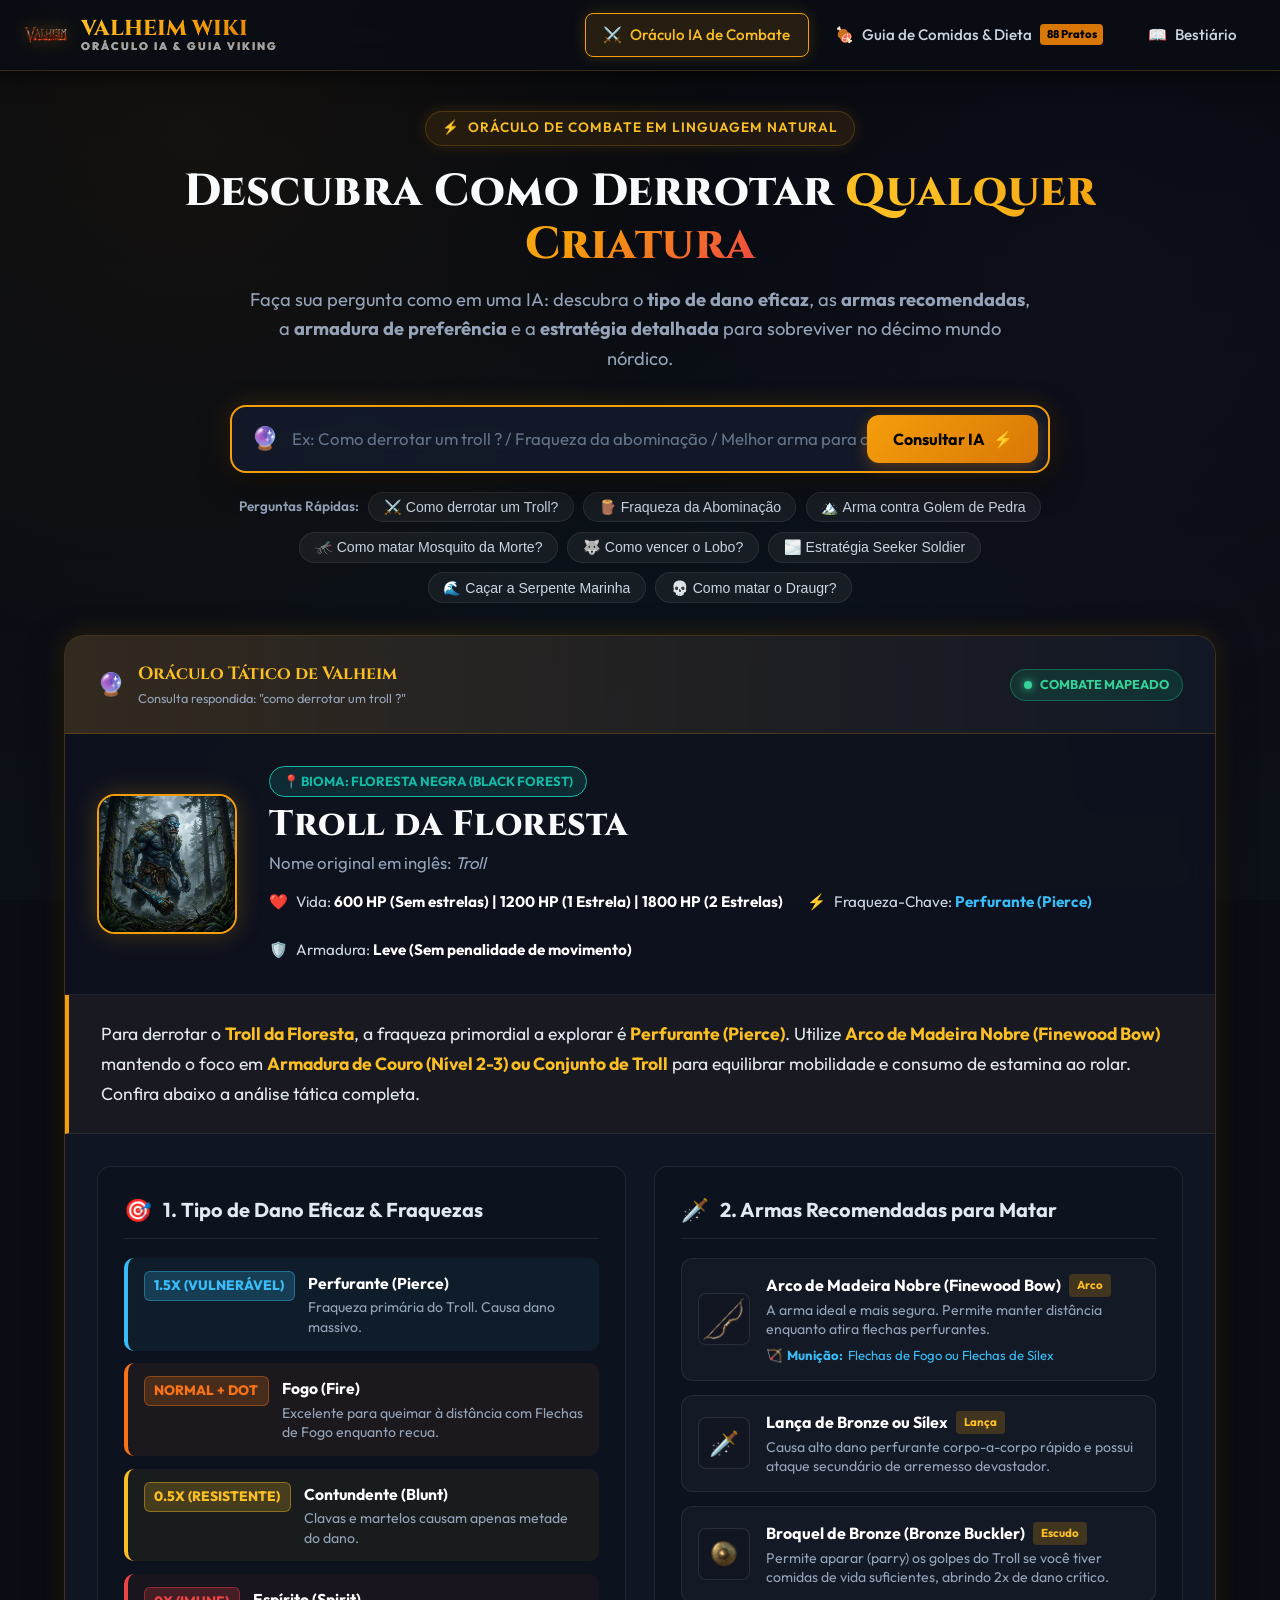
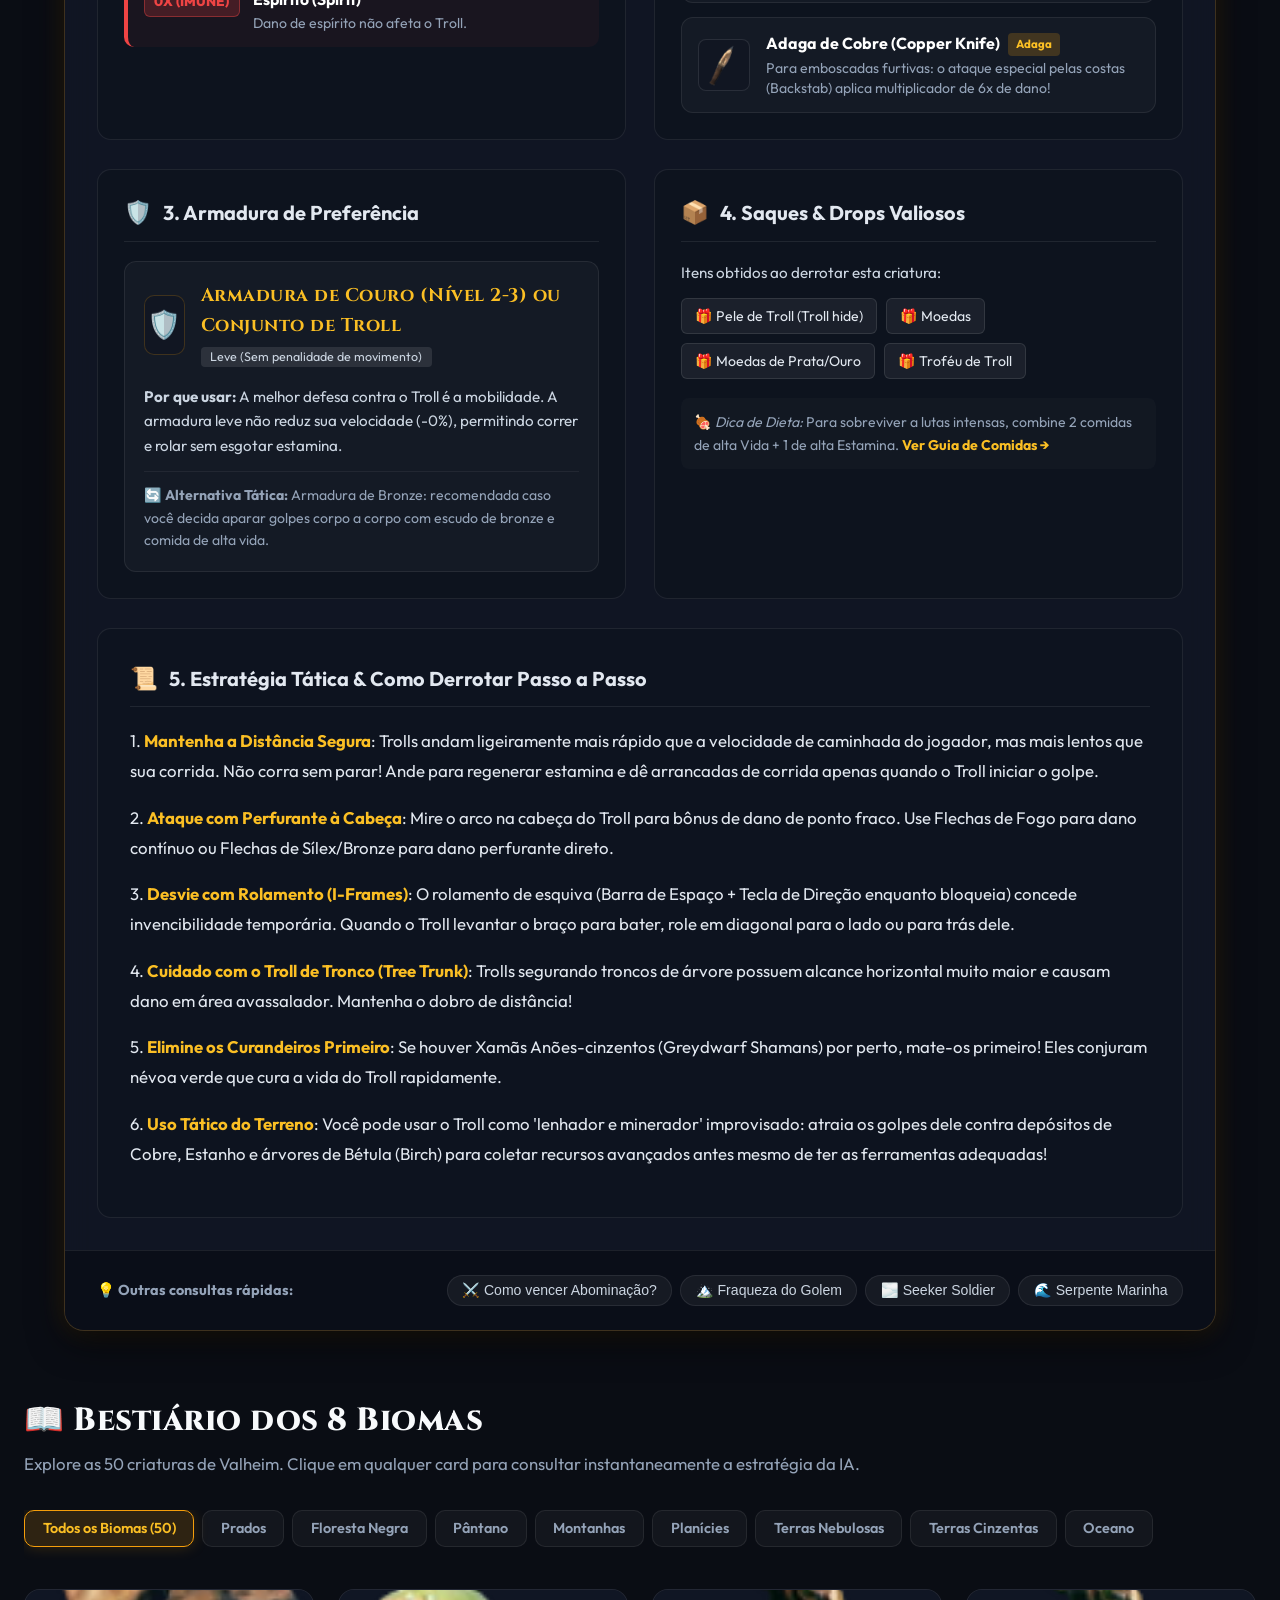
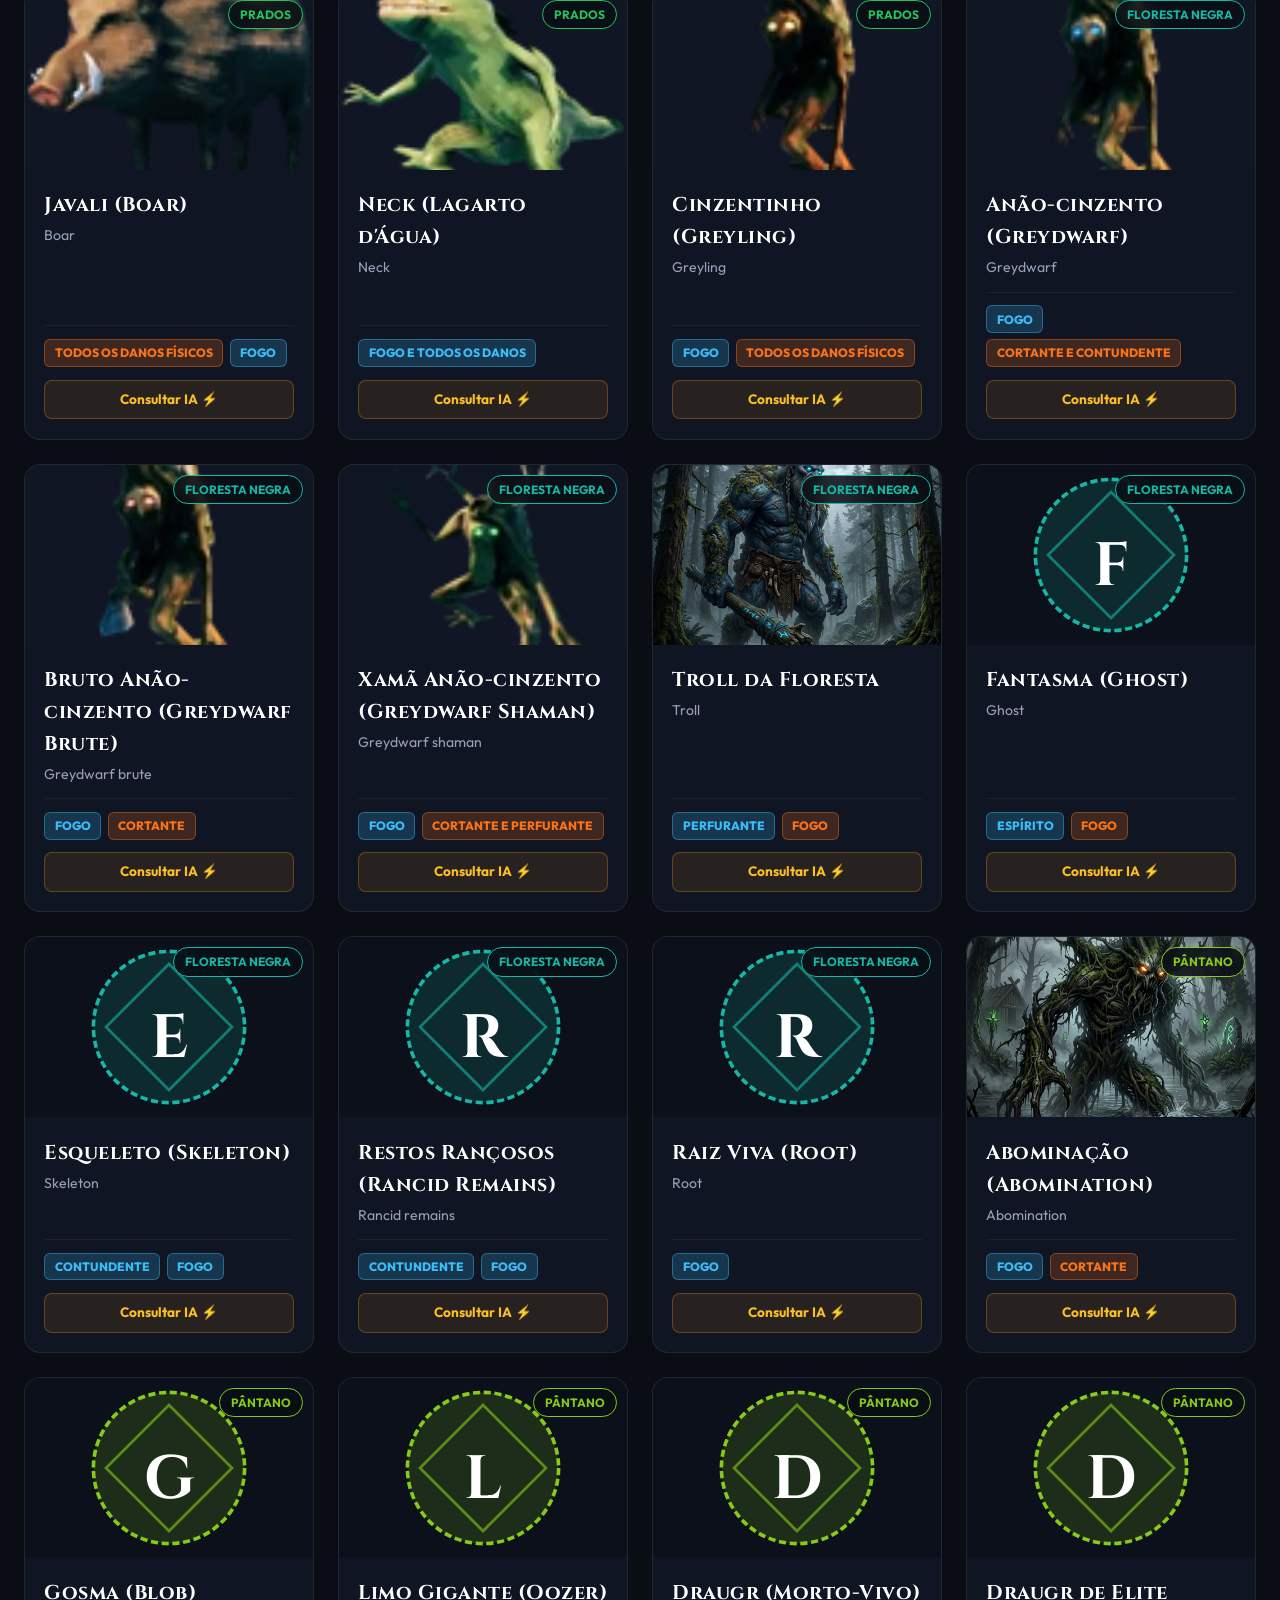
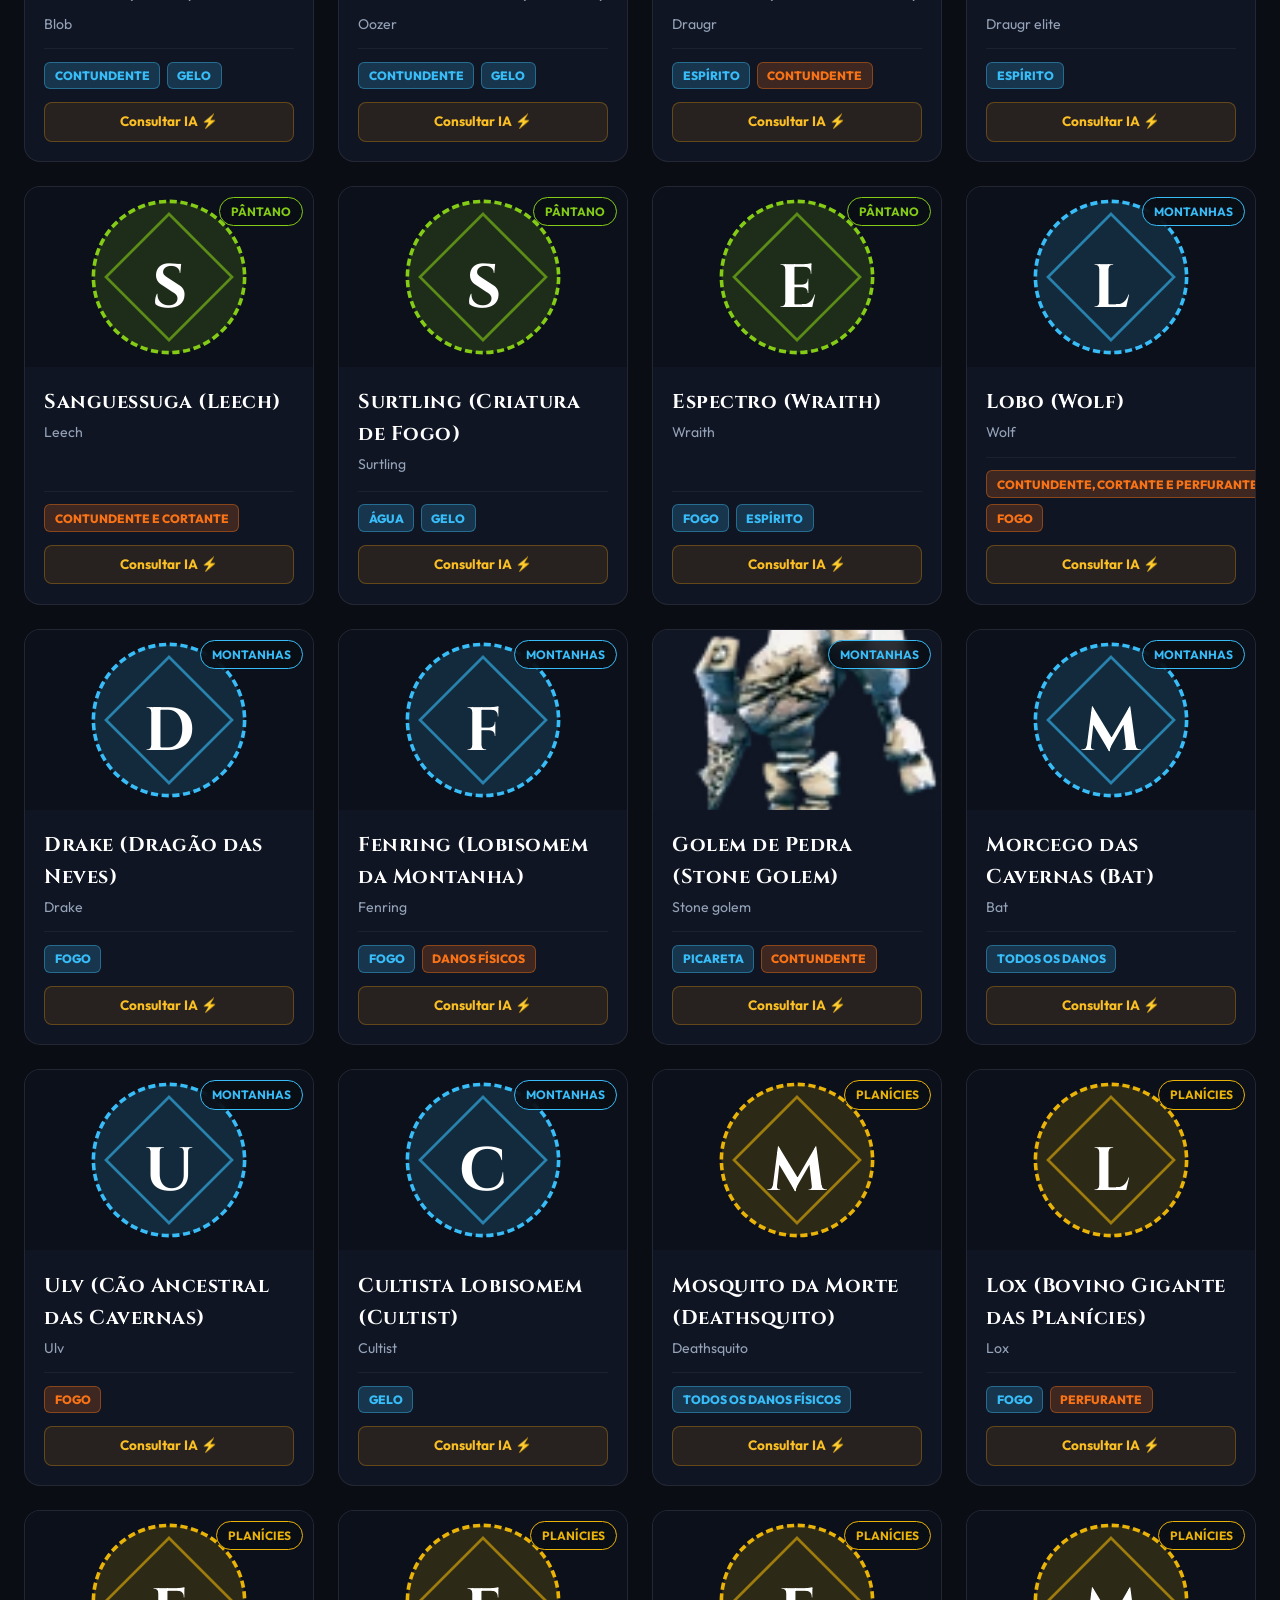
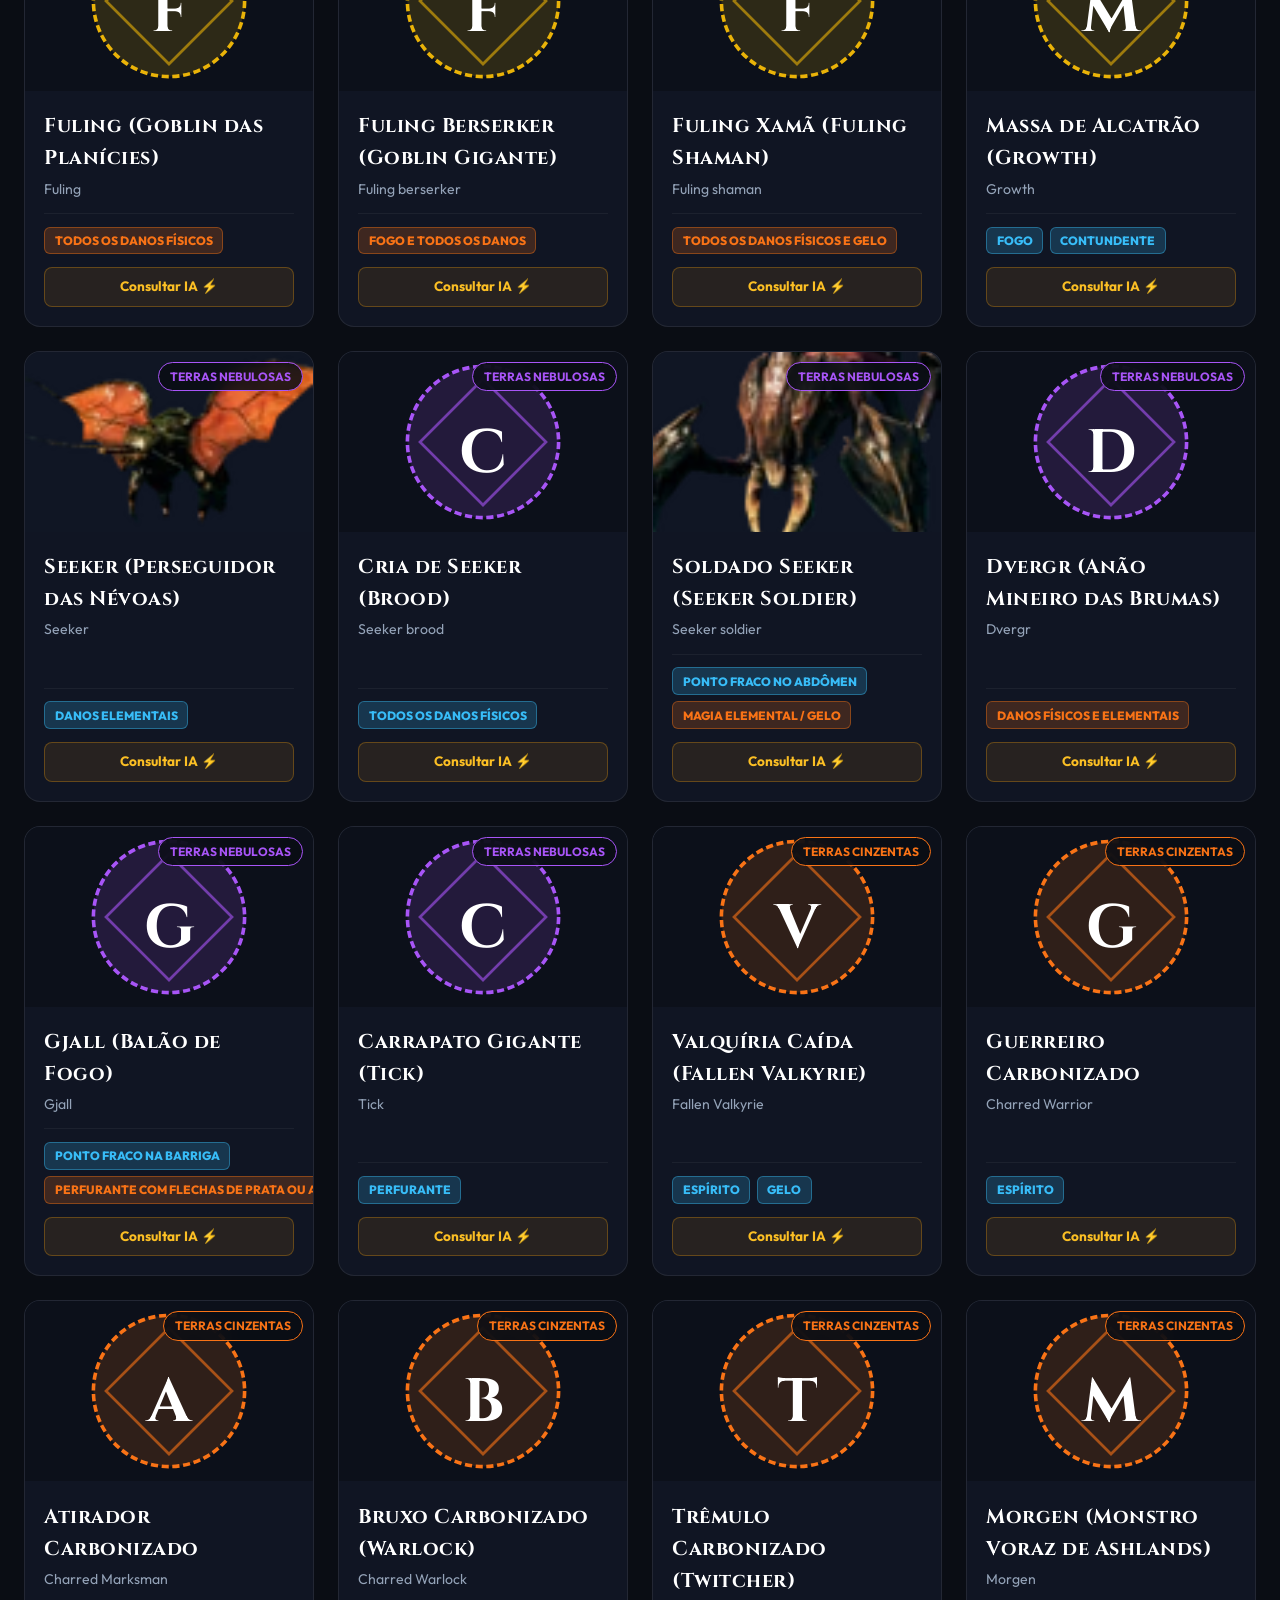
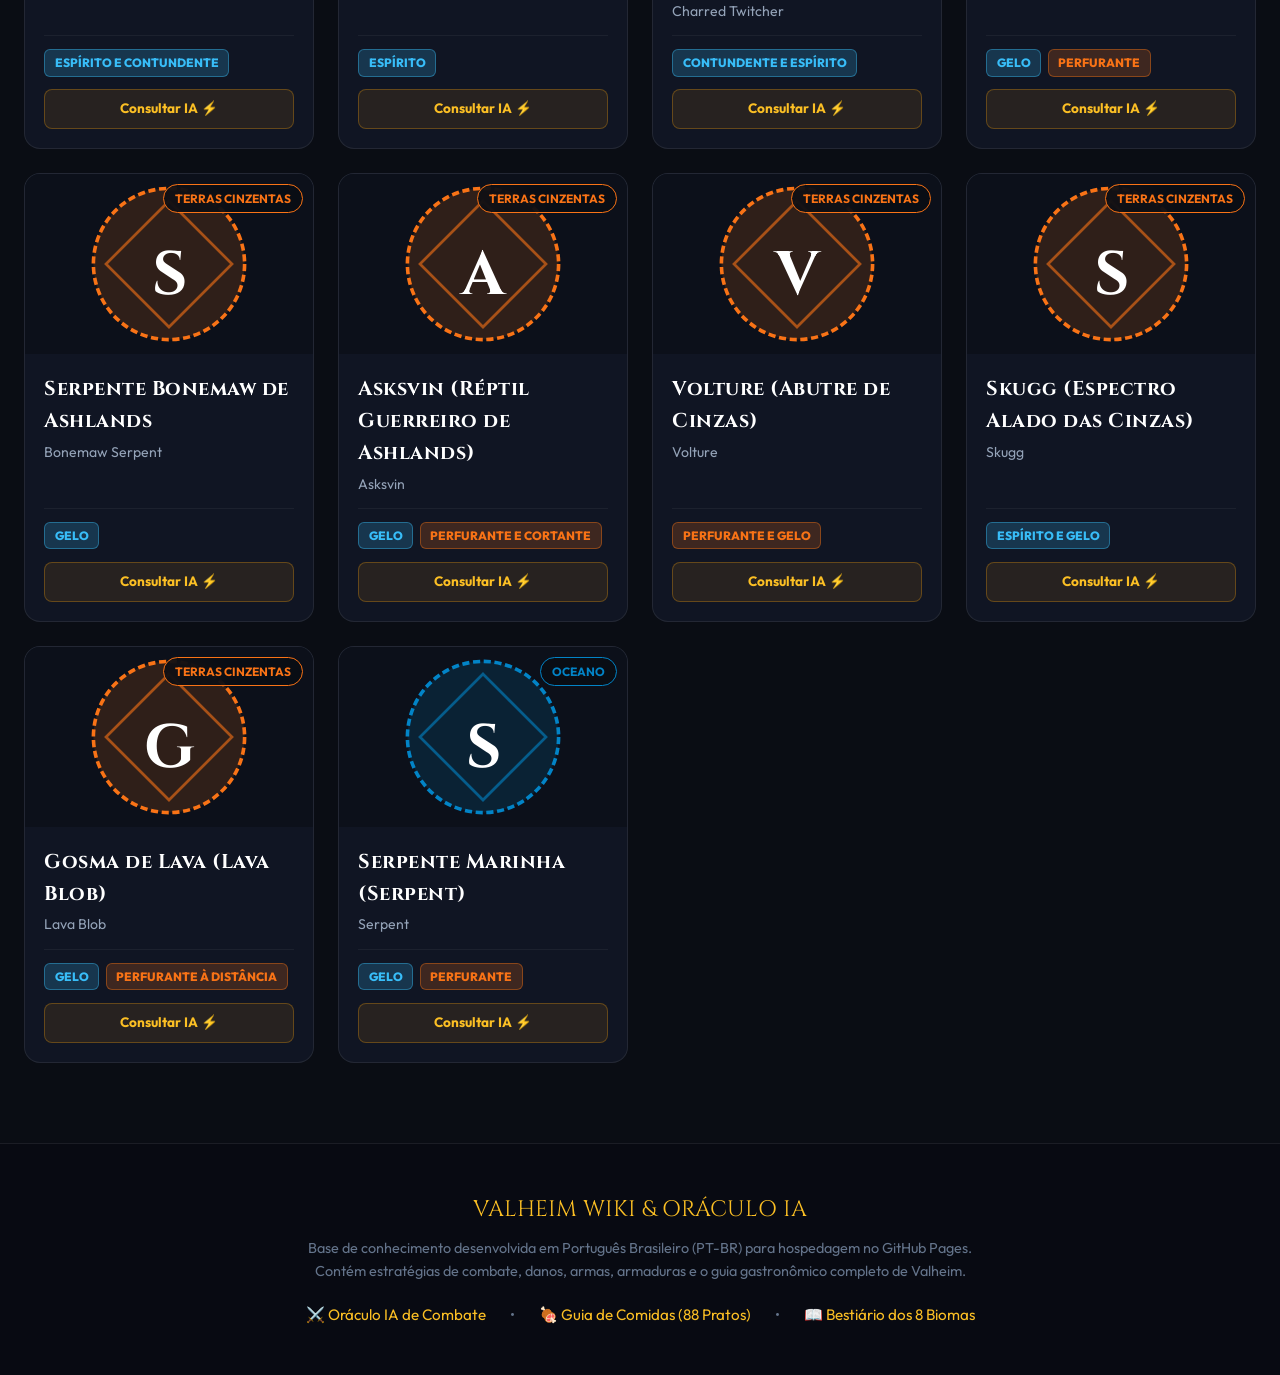
==== index.html @ e666015b "first commit" ====
<!DOCTYPE html>
<html lang="pt-BR">
<head>
  <meta charset="UTF-8">
  <meta name="viewport" content="width=device-width, initial-scale=1.0">
  <title>Valheim Wiki & Oráculo IA | Consulta de Combate, Fraquezas e Estratégias</title>
  <meta name="description" content="Oráculo de inteligência artificial de Valheim em português brasileiro. Pesquise como derrotar qualquer monstro, fraquezas elementais, tipos de dano eficazes, armas recomendadas, armaduras ideais e estratégias passo a passo.">
  <link rel="icon" type="image/webp" href="assets/images/Site-logo.webp">
  <link rel="stylesheet" href="assets/css/style.css">
</head>
<body>

  <!-- ==========================================================================
       HEADER & NAVIGATION
       ========================================================================== -->
  <header class="site-header">
    <div class="nav-container">
      <a href="index.html" class="brand-link">
        <img src="assets/images/Site-logo.webp" alt="Valheim Logo" class="brand-logo-img" onerror="this.style.display='none'">
        <div class="brand-title">
          VALHEIM WIKI
          <span class="brand-sub">ORÁCULO IA & GUIA VIKING</span>
        </div>
      </a>

      <nav class="main-nav">
        <a href="index.html" class="nav-item active">
          <span>⚔️</span>
          <span>Oráculo IA de Combate</span>
        </a>
        <a href="comidas.html" class="nav-item">
          <span>🍖</span>
          <span>Guia de Comidas & Dieta</span>
          <span class="nav-badge">88 Pratos</span>
        </a>
        <a href="#bestiario" class="nav-item">
          <span>📖</span>
          <span>Bestiário</span>
        </a>
      </nav>
    </div>
  </header>

  <!-- ==========================================================================
       HERO & AI SEARCH PROMPT SECTION
       ========================================================================== -->
  <main>
    <section class="hero-section">
      <div class="hero-badge-pill">
        <span>⚡</span>
        <span>Oráculo de Combate em Linguagem Natural</span>
      </div>

      <h1 class="hero-title">
        Descubra Como Derrotar <span class="highlight">Qualquer Criatura</span>
      </h1>

      <p class="hero-desc">
        Faça sua pergunta como em uma IA: descubra o <strong>tipo de dano eficaz</strong>, 
        as <strong>armas recomendadas</strong>, a <strong>armadura de preferência</strong> e a 
        <strong>estratégia detalhada</strong> para sobreviver no décimo mundo nórdico.
      </p>

      <!-- AI Prompt Bar -->
      <div class="ai-prompt-wrapper">
        <div class="ai-prompt-box">
          <div class="ai-prompt-icon">🔮</div>
          <input 
            type="text" 
            id="ai-prompt-input" 
            class="ai-input" 
            placeholder="Ex: Como derrotar um troll ? / Fraqueza da abominação / Melhor arma para o golem..."
            autocomplete="off"
            aria-label="Pergunta para o Oráculo de IA"
          >
          <button id="ai-submit-btn" class="ai-submit-btn" type="button">
            <span>Consultar IA</span>
            <span>⚡</span>
          </button>
        </div>

        <!-- Quick Prompt Chips -->
        <div class="prompt-chips-wrapper">
          <span class="chip-label">Perguntas Rápidas:</span>
          <button class="prompt-chip" type="button">⚔️ Como derrotar um Troll?</button>
          <button class="prompt-chip" type="button">🪵 Fraqueza da Abominação</button>
          <button class="prompt-chip" type="button">🏔️ Arma contra Golem de Pedra</button>
          <button class="prompt-chip" type="button">🦟 Como matar Mosquito da Morte?</button>
          <button class="prompt-chip" type="button">🐺 Como vencer o Lobo?</button>
          <button class="prompt-chip" type="button">🌫️ Estratégia Seeker Soldier</button>
          <button class="prompt-chip" type="button">🌊 Caçar a Serpente Marinha</button>
          <button class="prompt-chip" type="button">💀 Como matar o Draugr?</button>
        </div>
      </div>
    </section>

    <!-- ==========================================================================
         AI RESPONSE VIEW CONTAINER
         ========================================================================== -->
    <section id="ai-response-area" class="ai-response-container" aria-live="polite">
      <!-- AI Answer will be rendered here dynamically via ai-assistant.js -->
    </section>

    <!-- ==========================================================================
         BESTIÁRIO COMPLETO (EXPLORADOR POR BIOMA)
         ========================================================================== -->
    <section id="bestiario" class="bestiary-section">
      <div class="section-header-row">
        <div>
          <h2 class="section-title">📖 Bestiário dos 8 Biomas</h2>
          <p class="section-desc">
            Explore as 50 criaturas de Valheim. Clique em qualquer card para consultar instantaneamente a estratégia da IA.
          </p>
        </div>
      </div>

      <!-- Biome Tabs -->
      <div id="biome-filter-tabs" class="biome-filter-bar">
        <!-- Rendered by JavaScript -->
      </div>

      <!-- Creatures Grid -->
      <div id="bestiary-grid" class="creatures-grid">
        <!-- Rendered by JavaScript -->
      </div>
    </section>
  </main>

  <!-- ==========================================================================
       SITE FOOTER
       ========================================================================== -->
  <footer class="site-footer">
    <div class="footer-container">
      <div class="footer-brand">VALHEIM WIKI & ORÁCULO IA</div>
      <p class="footer-text">
        Base de conhecimento desenvolvida em Português Brasileiro (PT-BR) para hospedagem no GitHub Pages.<br>
        Contém estratégias de combate, danos, armas, armaduras e o guia gastronômico completo de Valheim.
      </p>
      <div style="margin-top: 1.2rem; display: flex; justify-content: center; gap: 1.5rem; font-size: 0.95rem;">
        <a href="index.html">⚔️ Oráculo IA de Combate</a>
        <span style="color:#64748b;">•</span>
        <a href="comidas.html">🍖 Guia de Comidas (88 Pratos)</a>
        <span style="color:#64748b;">•</span>
        <a href="#bestiario">📖 Bestiário dos 8 Biomas</a>
      </div>
    </div>
  </footer>

  <!-- Scripts -->
  <script src="assets/js/ai-assistant.js"></script>
</body>
</html>
---- assets/css/style.css ----
/* ==========================================================================
   VALHEIM WIKI & ORÁCULO IA - DESIGN SYSTEM & STYLESHEET
   Aesthetics: Nordic Viking Mysticism, Glassmorphism & High-tech AI Aesthetics
   ========================================================================== */

@import url('https://fonts.googleapis.com/css2?family=Cinzel:wght@600;700;800;900&family=Outfit:wght@300;400;500;600;700;800&display=swap');

:root {
  /* Color Palette */
  --bg-dark: #0a0d14;
  --bg-card: rgba(18, 24, 38, 0.85);
  --bg-card-hover: rgba(26, 36, 56, 0.95);
  --bg-glass: rgba(15, 20, 32, 0.65);
  --border-color: rgba(245, 158, 11, 0.2);
  --border-glow: rgba(245, 158, 11, 0.45);
  --border-subtle: rgba(255, 255, 255, 0.08);

  /* Gold & Forge Accents */
  --gold-primary: #f59e0b;
  --gold-light: #fbbf24;
  --gold-dark: #d97706;
  --gold-glow: rgba(245, 158, 11, 0.25);

  /* Damage Types & Element Colors */
  --color-pierce: #38bdf8;
  --color-slash: #f43f5e;
  --color-blunt: #fbbf24;
  --color-fire: #f97316;
  --color-frost: #06b6d4;
  --color-lightning: #a855f7;
  --color-spirit: #e0e7ff;
  --color-poison: #10b981;

  /* Food Stats */
  --color-health: #ef4444;
  --color-stamina: #eab308;
  --color-eitr: #8b5cf6;
  --color-balanced: #94a3b8;

  /* Biome Colors */
  --biome-meadows: #22c55e;
  --biome-blackforest: #14b8a6;
  --biome-swamp: #84cc16;
  --biome-mountain: #38bdf8;
  --biome-plains: #eab308;
  --biome-mistlands: #a855f7;
  --biome-ashlands: #f97316;
  --biome-ocean: #0284c7;

  /* Typography */
  --font-title: 'Cinzel', serif;
  --font-body: 'Outfit', -apple-system, BlinkMacSystemFont, 'Segoe UI', Roboto, sans-serif;

  /* Shadows */
  --shadow-sm: 0 2px 8px rgba(0, 0, 0, 0.4);
  --shadow-md: 0 4px 20px rgba(0, 0, 0, 0.55);
  --shadow-lg: 0 10px 35px rgba(0, 0, 0, 0.7);
  --shadow-glow: 0 0 25px rgba(245, 158, 11, 0.2);

  /* Transitions */
  --transition-fast: 0.2s cubic-bezier(0.4, 0, 0.2, 1);
  --transition-normal: 0.3s cubic-bezier(0.4, 0, 0.2, 1);
}

/* Base Reset */
*, *::before, *::after {
  box-sizing: border-box;
  margin: 0;
  padding: 0;
}

body {
  background-color: var(--bg-dark);
  color: #e2e8f0;
  font-family: var(--font-body);
  line-height: 1.6;
  min-height: 100vh;
  overflow-x: hidden;
  background-image: 
    radial-gradient(circle at 15% 15%, rgba(245, 158, 11, 0.05) 0%, transparent 40%),
    radial-gradient(circle at 85% 30%, rgba(139, 92, 246, 0.04) 0%, transparent 40%),
    radial-gradient(circle at 50% 80%, rgba(6, 182, 212, 0.03) 0%, transparent 50%),
    linear-gradient(180deg, #07090e 0%, #0c1017 100%);
  background-attachment: fixed;
}

/* Typography Headings */
h1, h2, h3, h4, h5 {
  font-family: var(--font-title);
  color: #f8fafc;
  letter-spacing: 0.5px;
}

a {
  color: var(--gold-light);
  text-decoration: none;
  transition: color var(--transition-fast);
}

a:hover {
  color: #fff;
}

/* ==========================================================================
   NAVIGATION BAR
   ========================================================================== */
.site-header {
  position: sticky;
  top: 0;
  z-index: 100;
  backdrop-filter: blur(16px);
  -webkit-backdrop-filter: blur(16px);
  background: rgba(10, 13, 20, 0.85);
  border-bottom: 1px solid var(--border-color);
  box-shadow: 0 4px 20px rgba(0, 0, 0, 0.6);
}

.nav-container {
  max-width: 1300px;
  margin: 0 auto;
  padding: 0.8rem 1.5rem;
  display: flex;
  align-items: center;
  justify-content: space-between;
  gap: 1rem;
}

.brand-link {
  display: flex;
  align-items: center;
  gap: 0.8rem;
  text-decoration: none;
}

.brand-logo-img {
  width: 44px;
  height: 44px;
  object-fit: contain;
  filter: drop-shadow(0 0 8px rgba(245, 158, 11, 0.4));
}

.brand-title {
  font-family: var(--font-title);
  font-size: 1.35rem;
  font-weight: 800;
  background: linear-gradient(135deg, #fbbf24 0%, #f59e0b 50%, #d97706 100%);
  -webkit-background-clip: text;
  -webkit-text-fill-color: transparent;
  display: flex;
  flex-direction: column;
  line-height: 1.1;
}

.brand-sub {
  font-size: 0.68rem;
  font-family: var(--font-body);
  letter-spacing: 2px;
  text-transform: uppercase;
  color: #94a3b8;
  -webkit-text-fill-color: #94a3b8;
}

.main-nav {
  display: flex;
  align-items: center;
  gap: 0.5rem;
}

.nav-item {
  display: inline-flex;
  align-items: center;
  gap: 0.5rem;
  padding: 0.55rem 1.1rem;
  border-radius: 8px;
  font-size: 0.95rem;
  font-weight: 500;
  color: #cbd5e1;
  border: 1px solid transparent;
  transition: all var(--transition-fast);
}

.nav-item:hover {
  color: #fff;
  background: rgba(255, 255, 255, 0.05);
  border-color: rgba(245, 158, 11, 0.3);
}

.nav-item.active {
  color: #fbbf24;
  background: rgba(245, 158, 11, 0.12);
  border-color: var(--gold-primary);
  box-shadow: 0 0 15px rgba(245, 158, 11, 0.2);
}

.nav-badge {
  background: var(--gold-dark);
  color: #000;
  font-size: 0.7rem;
  font-weight: 800;
  padding: 0.1rem 0.4rem;
  border-radius: 4px;
}

/* ==========================================================================
   HERO / AI PROMPT SECTION
   ========================================================================== */
.hero-section {
  position: relative;
  max-width: 1100px;
  margin: 2.5rem auto 1.5rem;
  padding: 0 1.5rem;
  text-align: center;
}

.hero-badge-pill {
  display: inline-flex;
  align-items: center;
  gap: 0.5rem;
  background: rgba(245, 158, 11, 0.1);
  border: 1px solid var(--border-color);
  color: #fbbf24;
  padding: 0.35rem 1rem;
  border-radius: 50px;
  font-size: 0.85rem;
  font-weight: 600;
  text-transform: uppercase;
  letter-spacing: 1px;
  margin-bottom: 1.2rem;
  box-shadow: 0 0 15px rgba(245, 158, 11, 0.15);
}

.hero-title {
  font-size: 2.8rem;
  font-weight: 800;
  line-height: 1.2;
  margin-bottom: 0.8rem;
}

.hero-title .highlight {
  background: linear-gradient(135deg, #fbbf24 20%, #f59e0b 60%, #ef4444 100%);
  -webkit-background-clip: text;
  -webkit-text-fill-color: transparent;
}

.hero-desc {
  font-size: 1.15rem;
  color: #94a3b8;
  max-width: 780px;
  margin: 0 auto 2rem;
  line-height: 1.6;
}

/* AI Prompt Bar */
.ai-prompt-wrapper {
  position: relative;
  max-width: 820px;
  margin: 0 auto;
}

.ai-prompt-box {
  display: flex;
  align-items: center;
  background: rgba(20, 27, 43, 0.88);
  border: 2px solid var(--gold-primary);
  border-radius: 16px;
  padding: 0.5rem 0.6rem 0.5rem 1.2rem;
  box-shadow: 0 10px 30px rgba(0, 0, 0, 0.6), 0 0 25px rgba(245, 158, 11, 0.2);
  transition: all var(--transition-normal);
  backdrop-filter: blur(12px);
}

.ai-prompt-box:focus-within {
  border-color: #fbbf24;
  box-shadow: 0 12px 35px rgba(0, 0, 0, 0.7), 0 0 35px rgba(245, 158, 11, 0.35);
  transform: translateY(-2px);
}

.ai-prompt-icon {
  font-size: 1.4rem;
  color: #fbbf24;
  margin-right: 0.8rem;
  display: flex;
  align-items: center;
}

.ai-input {
  flex: 1;
  background: transparent;
  border: none;
  outline: none;
  color: #fff;
  font-size: 1.15rem;
  font-family: var(--font-body);
}

.ai-input::placeholder {
  color: #64748b;
  font-size: 1.05rem;
}

.ai-submit-btn {
  display: inline-flex;
  align-items: center;
  gap: 0.5rem;
  background: linear-gradient(135deg, #f59e0b 0%, #d97706 100%);
  color: #000;
  font-family: var(--font-body);
  font-size: 1rem;
  font-weight: 700;
  border: none;
  padding: 0.85rem 1.6rem;
  border-radius: 12px;
  cursor: pointer;
  transition: all var(--transition-fast);
  box-shadow: 0 4px 15px rgba(217, 119, 6, 0.35);
}

.ai-submit-btn:hover {
  background: linear-gradient(135deg, #fbbf24 0%, #f59e0b 100%);
  transform: scale(1.02);
  box-shadow: 0 6px 20px rgba(245, 158, 11, 0.5);
}

.ai-submit-btn:active {
  transform: scale(0.98);
}

/* Prompt Chips / Sugestões Rápidas */
.prompt-chips-wrapper {
  margin-top: 1.2rem;
  display: flex;
  flex-wrap: wrap;
  justify-content: center;
  align-items: center;
  gap: 0.6rem;
}

.chip-label {
  font-size: 0.85rem;
  color: #94a3b8;
  font-weight: 600;
}

.prompt-chip {
  background: rgba(255, 255, 255, 0.05);
  border: 1px solid var(--border-subtle);
  color: #cbd5e1;
  padding: 0.4rem 0.9rem;
  border-radius: 50px;
  font-size: 0.88rem;
  cursor: pointer;
  transition: all var(--transition-fast);
  display: inline-flex;
  align-items: center;
  gap: 0.4rem;
}

.prompt-chip:hover {
  background: rgba(245, 158, 11, 0.15);
  border-color: var(--gold-primary);
  color: #fbbf24;
  transform: translateY(-1px);
}

/* ==========================================================================
   AI RESPONSE VIEW CONTAINER
   ========================================================================== */
.ai-response-container {
  max-width: 1200px;
  margin: 2rem auto;
  padding: 0 1.5rem;
}

.ai-thinking-card {
  background: var(--bg-card);
  border: 1px solid var(--border-color);
  border-radius: 16px;
  padding: 2rem;
  display: flex;
  align-items: center;
  justify-content: center;
  gap: 1.2rem;
  box-shadow: var(--shadow-md);
}

.runic-spinner {
  width: 48px;
  height: 48px;
  border: 3px solid rgba(245, 158, 11, 0.2);
  border-top-color: var(--gold-light);
  border-radius: 50%;
  animation: spin 1s linear infinite;
}

@keyframes spin {
  to { transform: rotate(360deg); }
}

.thinking-text {
  font-family: var(--font-title);
  color: #fbbf24;
  font-size: 1.1rem;
}

/* AI Answer Card */
.ai-answer-card {
  background: var(--bg-card);
  border: 1px solid var(--border-color);
  border-radius: 20px;
  overflow: hidden;
  box-shadow: var(--shadow-lg), var(--shadow-glow);
  backdrop-filter: blur(14px);
  animation: slideUp 0.4s ease-out;
}

@keyframes slideUp {
  from { opacity: 0; transform: translateY(20px); }
  to { opacity: 1; transform: translateY(0); }
}

.ai-header-bar {
  background: linear-gradient(90deg, rgba(245, 158, 11, 0.15) 0%, rgba(18, 24, 38, 0.95) 100%);
  border-bottom: 1px solid var(--border-color);
  padding: 1.5rem 2rem;
  display: flex;
  align-items: center;
  justify-content: space-between;
  gap: 1.5rem;
  flex-wrap: wrap;
}

.ai-status-tag {
  display: inline-flex;
  align-items: center;
  gap: 0.5rem;
  background: rgba(16, 185, 129, 0.15);
  border: 1px solid rgba(16, 185, 129, 0.4);
  color: #34d399;
  font-size: 0.8rem;
  font-weight: 700;
  padding: 0.3rem 0.8rem;
  border-radius: 50px;
  text-transform: uppercase;
}

.ai-status-dot {
  width: 8px;
  height: 8px;
  border-radius: 50%;
  background: #34d399;
  box-shadow: 0 0 8px #34d399;
  animation: pulse 1.8s infinite;
}

@keyframes pulse {
  0%, 100% { opacity: 1; transform: scale(1); }
  50% { opacity: 0.5; transform: scale(0.85); }
}

/* Creature Hero Banner */
.creature-hero {
  display: flex;
  align-items: center;
  gap: 2rem;
  padding: 2rem;
  background: rgba(12, 16, 26, 0.6);
  border-bottom: 1px solid var(--border-subtle);
  flex-wrap: wrap;
}

.creature-avatar-box {
  width: 140px;
  height: 140px;
  border-radius: 18px;
  overflow: hidden;
  border: 2px solid var(--gold-primary);
  box-shadow: 0 0 25px rgba(245, 158, 11, 0.25);
  flex-shrink: 0;
  background: #101624;
  display: flex;
  align-items: center;
  justify-content: center;
}

.creature-avatar-img {
  width: 100%;
  height: 100%;
  object-fit: cover;
  transition: transform var(--transition-normal);
}

.creature-avatar-box:hover .creature-avatar-img {
  transform: scale(1.08);
}

.creature-meta-info {
  flex: 1;
  min-width: 280px;
}

.creature-biome-badge {
  display: inline-flex;
  align-items: center;
  gap: 0.4rem;
  font-size: 0.82rem;
  font-weight: 700;
  text-transform: uppercase;
  padding: 0.25rem 0.8rem;
  border-radius: 50px;
  margin-bottom: 0.6rem;
}

.creature-name-title {
  font-size: 2.2rem;
  font-weight: 800;
  margin-bottom: 0.3rem;
  line-height: 1.1;
}

.creature-en-sub {
  color: #94a3b8;
  font-size: 1.05rem;
  margin-bottom: 0.8rem;
}

.creature-quick-stats {
  display: flex;
  gap: 1.5rem;
  flex-wrap: wrap;
  margin-top: 0.6rem;
}

.quick-stat-item {
  display: flex;
  align-items: center;
  gap: 0.5rem;
  font-size: 0.95rem;
  color: #cbd5e1;
}

.quick-stat-item strong {
  color: #fff;
}

/* AI Summary Speech Bubble */
.ai-speech-bubble {
  padding: 1.5rem 2rem;
  background: rgba(245, 158, 11, 0.04);
  border-bottom: 1px solid var(--border-subtle);
  font-size: 1.1rem;
  line-height: 1.7;
  color: #e2e8f0;
  border-left: 4px solid var(--gold-primary);
}

.ai-speech-bubble strong {
  color: #fbbf24;
}

/* Card Sections Grid */
.combat-sections-grid {
  padding: 2rem;
  display: grid;
  grid-template-columns: repeat(auto-fit, minmax(480px, 1fr));
  gap: 1.8rem;
}

.combat-intel-card {
  background: rgba(14, 19, 31, 0.7);
  border: 1px solid var(--border-subtle);
  border-radius: 14px;
  padding: 1.6rem;
  transition: all var(--transition-fast);
}

.combat-intel-card:hover {
  border-color: rgba(245, 158, 11, 0.3);
  box-shadow: 0 4px 20px rgba(0, 0, 0, 0.4);
}

.card-title-bar {
  display: flex;
  align-items: center;
  gap: 0.7rem;
  font-size: 1.25rem;
  font-weight: 700;
  margin-bottom: 1.2rem;
  padding-bottom: 0.6rem;
  border-bottom: 1px solid var(--border-subtle);
}

.card-title-bar .icon {
  font-size: 1.4rem;
}

/* Weakness & Damage Badges */
.damage-types-list {
  display: flex;
  flex-direction: column;
  gap: 0.8rem;
}

.damage-item {
  display: flex;
  align-items: flex-start;
  gap: 0.8rem;
  background: rgba(255, 255, 255, 0.03);
  border-radius: 10px;
  padding: 0.8rem 1rem;
  border-left: 4px solid transparent;
}

.damage-item.weakness {
  border-left-color: #38bdf8;
  background: rgba(56, 189, 248, 0.06);
}

.damage-item.effective {
  border-left-color: #f97316;
  background: rgba(249, 115, 22, 0.06);
}

.damage-item.resisted {
  border-left-color: #fbbf24;
  background: rgba(251, 191, 36, 0.05);
}

.damage-item.immune {
  border-left-color: #ef4444;
  background: rgba(239, 68, 68, 0.05);
}

.damage-badge {
  font-size: 0.85rem;
  font-weight: 800;
  padding: 0.2rem 0.6rem;
  border-radius: 6px;
  text-transform: uppercase;
  white-space: nowrap;
}

.badge-weakness {
  background: rgba(56, 189, 248, 0.2);
  color: #38bdf8;
  border: 1px solid rgba(56, 189, 248, 0.4);
}

.badge-effective {
  background: rgba(249, 115, 22, 0.2);
  color: #f97316;
  border: 1px solid rgba(249, 115, 22, 0.4);
}

.badge-resisted {
  background: rgba(251, 191, 36, 0.2);
  color: #fbbf24;
  border: 1px solid rgba(251, 191, 36, 0.4);
}

.badge-immune {
  background: rgba(239, 68, 68, 0.2);
  color: #ef4444;
  border: 1px solid rgba(239, 68, 68, 0.4);
}

.damage-details {
  flex: 1;
}

.damage-type-name {
  font-weight: 700;
  color: #fff;
  font-size: 0.98rem;
  margin-bottom: 0.15rem;
}

.damage-desc {
  font-size: 0.88rem;
  color: #94a3b8;
  line-height: 1.4;
}

/* Recommended Weapons List */
.weapons-list-group {
  display: flex;
  flex-direction: column;
  gap: 0.9rem;
}

.weapon-rec-card {
  display: flex;
  align-items: center;
  gap: 1rem;
  background: rgba(255, 255, 255, 0.03);
  border: 1px solid var(--border-subtle);
  border-radius: 12px;
  padding: 0.85rem 1rem;
  transition: all var(--transition-fast);
}

.weapon-rec-card:hover {
  background: rgba(255, 255, 255, 0.06);
  border-color: rgba(245, 158, 11, 0.35);
  transform: translateX(4px);
}

.weapon-thumb {
  width: 52px;
  height: 52px;
  border-radius: 8px;
  background: #111622;
  border: 1px solid rgba(255, 255, 255, 0.1);
  display: flex;
  align-items: center;
  justify-content: center;
  overflow: hidden;
  flex-shrink: 0;
}

.weapon-thumb img {
  width: 85%;
  height: 85%;
  object-fit: contain;
}

.weapon-info {
  flex: 1;
}

.weapon-name {
  font-weight: 700;
  color: #fff;
  font-size: 1rem;
  display: flex;
  align-items: center;
  gap: 0.5rem;
  margin-bottom: 0.15rem;
}

.weapon-tag {
  font-size: 0.72rem;
  background: rgba(245, 158, 11, 0.2);
  color: #fbbf24;
  padding: 0.15rem 0.5rem;
  border-radius: 4px;
}

.weapon-desc {
  font-size: 0.88rem;
  color: #94a3b8;
  line-height: 1.4;
}

.weapon-ammo-note {
  font-size: 0.82rem;
  color: #38bdf8;
  margin-top: 0.3rem;
  display: flex;
  align-items: center;
  gap: 0.3rem;
}

/* Recommended Armor Card */
.armor-rec-box {
  background: rgba(255, 255, 255, 0.03);
  border: 1px solid var(--border-subtle);
  border-radius: 12px;
  padding: 1.2rem;
}

.armor-set-header {
  display: flex;
  align-items: center;
  gap: 1rem;
  margin-bottom: 1rem;
}

.armor-thumb {
  width: 60px;
  height: 60px;
  border-radius: 10px;
  background: #111622;
  border: 1px solid var(--border-color);
  display: flex;
  align-items: center;
  justify-content: center;
  overflow: hidden;
}

.armor-thumb img {
  width: 90%;
  height: 90%;
  object-fit: contain;
}

.armor-title-group h4 {
  font-size: 1.15rem;
  color: #fbbf24;
  margin-bottom: 0.2rem;
}

.armor-type-badge {
  font-size: 0.78rem;
  background: rgba(255, 255, 255, 0.1);
  color: #cbd5e1;
  padding: 0.15rem 0.6rem;
  border-radius: 4px;
}

.armor-reason-text {
  font-size: 0.95rem;
  color: #cbd5e1;
  line-height: 1.6;
  margin-bottom: 0.8rem;
}

.armor-alt-text {
  font-size: 0.88rem;
  color: #94a3b8;
  border-top: 1px solid rgba(255, 255, 255, 0.06);
  padding-top: 0.8rem;
}

/* Strategy Full Width Box */
.strategy-full-card {
  grid-column: 1 / -1;
  background: rgba(14, 19, 31, 0.75);
  border: 1px solid var(--border-subtle);
  border-radius: 14px;
  padding: 2rem;
}

.strategy-content-pt {
  font-size: 1.05rem;
  line-height: 1.8;
  color: #e2e8f0;
}

.strategy-content-pt p {
  margin-bottom: 1rem;
}

.strategy-content-pt strong {
  color: #fbbf24;
}

/* Drops & Pro Tips */
.drops-pill-box {
  display: flex;
  flex-wrap: wrap;
  gap: 0.6rem;
  margin-top: 0.8rem;
}

.drop-item-tag {
  background: rgba(255, 255, 255, 0.06);
  border: 1px solid rgba(255, 255, 255, 0.1);
  padding: 0.35rem 0.8rem;
  border-radius: 6px;
  font-size: 0.88rem;
  color: #e2e8f0;
  display: inline-flex;
  align-items: center;
  gap: 0.4rem;
}

/* ==========================================================================
   BESTIÁRIO EXPLORER (GRID DE CRIATURAS)
   ========================================================================== */
.bestiary-section {
  max-width: 1300px;
  margin: 4rem auto;
  padding: 0 1.5rem;
}

.section-header-row {
  display: flex;
  align-items: flex-end;
  justify-content: space-between;
  margin-bottom: 2rem;
  gap: 1.5rem;
  flex-wrap: wrap;
}

.section-title {
  font-size: 2rem;
  font-weight: 800;
  margin-bottom: 0.3rem;
}

.section-desc {
  color: #94a3b8;
  font-size: 1.05rem;
}

/* Biome Filter Tabs */
.biome-filter-bar {
  display: flex;
  align-items: center;
  gap: 0.5rem;
  overflow-x: auto;
  padding-bottom: 0.8rem;
  margin-bottom: 1.8rem;
  scrollbar-width: thin;
}

.biome-tab-btn {
  background: rgba(255, 255, 255, 0.04);
  border: 1px solid var(--border-subtle);
  color: #94a3b8;
  padding: 0.55rem 1.1rem;
  border-radius: 10px;
  font-family: var(--font-body);
  font-size: 0.9rem;
  font-weight: 600;
  cursor: pointer;
  white-space: nowrap;
  transition: all var(--transition-fast);
}

.biome-tab-btn:hover {
  background: rgba(255, 255, 255, 0.08);
  color: #fff;
}

.biome-tab-btn.active {
  background: rgba(245, 158, 11, 0.15);
  border-color: var(--gold-primary);
  color: #fbbf24;
  box-shadow: 0 0 15px rgba(245, 158, 11, 0.2);
}

/* Creatures Grid */
.creatures-grid {
  display: grid;
  grid-template-columns: repeat(auto-fill, minmax(280px, 1fr));
  gap: 1.5rem;
}

.creature-card-item {
  background: var(--bg-card);
  border: 1px solid var(--border-subtle);
  border-radius: 16px;
  overflow: hidden;
  cursor: pointer;
  transition: all var(--transition-normal);
  display: flex;
  flex-direction: column;
}

.creature-card-item:hover {
  border-color: var(--gold-primary);
  transform: translateY(-5px);
  box-shadow: 0 12px 30px rgba(0, 0, 0, 0.6), 0 0 20px rgba(245, 158, 11, 0.2);
}

.creature-card-thumb-wrap {
  position: relative;
  width: 100%;
  height: 180px;
  background: #101624;
  overflow: hidden;
}

.creature-card-thumb {
  width: 100%;
  height: 100%;
  object-fit: cover;
  transition: transform var(--transition-normal);
}

.creature-card-item:hover .creature-card-thumb {
  transform: scale(1.08);
}

.card-biome-tag {
  position: absolute;
  top: 10px;
  right: 10px;
  background: rgba(10, 13, 20, 0.85);
  backdrop-filter: blur(8px);
  padding: 0.25rem 0.7rem;
  border-radius: 50px;
  font-size: 0.75rem;
  font-weight: 700;
  text-transform: uppercase;
  border: 1px solid rgba(255, 255, 255, 0.15);
}

.creature-card-body {
  padding: 1.2rem;
  flex: 1;
  display: flex;
  flex-direction: column;
}

.creature-card-name {
  font-size: 1.25rem;
  font-weight: 700;
  color: #fff;
  margin-bottom: 0.2rem;
}

.creature-card-en {
  font-size: 0.88rem;
  color: #94a3b8;
  margin-bottom: 0.8rem;
}

.creature-card-weaknesses {
  display: flex;
  flex-wrap: wrap;
  gap: 0.4rem;
  margin-top: auto;
  padding-top: 0.8rem;
  border-top: 1px solid rgba(255, 255, 255, 0.05);
}

.ask-ai-button-card {
  margin-top: 0.8rem;
  background: rgba(245, 158, 11, 0.1);
  border: 1px solid rgba(245, 158, 11, 0.3);
  color: #fbbf24;
  padding: 0.5rem;
  border-radius: 8px;
  font-size: 0.85rem;
  font-weight: 700;
  text-align: center;
  transition: all var(--transition-fast);
}

.creature-card-item:hover .ask-ai-button-card {
  background: var(--gold-primary);
  color: #000;
}

/* ==========================================================================
   FOOD GUIDE & VIKING DIET CALCULATOR (COMIDAS.HTML)
   ========================================================================== */
.diet-calc-panel {
  max-width: 1200px;
  margin: 1rem auto 2.5rem;
  padding: 0 1.5rem;
}

.diet-calc-card {
  background: linear-gradient(135deg, rgba(20, 26, 42, 0.9) 0%, rgba(14, 18, 30, 0.95) 100%);
  border: 2px solid var(--border-color);
  border-radius: 20px;
  padding: 1.8rem;
  box-shadow: var(--shadow-lg), 0 0 30px rgba(245, 158, 11, 0.15);
  backdrop-filter: blur(14px);
}

.calc-header-row {
  display: flex;
  align-items: center;
  justify-content: space-between;
  margin-bottom: 1.5rem;
  flex-wrap: wrap;
  gap: 1rem;
}

.calc-title {
  font-size: 1.5rem;
  color: #fbbf24;
  display: flex;
  align-items: center;
  gap: 0.6rem;
}

.calc-slots-grid {
  display: grid;
  grid-template-columns: repeat(3, 1fr);
  gap: 1.2rem;
  margin-bottom: 1.8rem;
}

.diet-slot-item {
  background: rgba(255, 255, 255, 0.03);
  border: 2px dashed rgba(245, 158, 11, 0.3);
  border-radius: 14px;
  padding: 1.2rem;
  min-height: 120px;
  display: flex;
  align-items: center;
  justify-content: center;
  position: relative;
  transition: all var(--transition-fast);
}

.diet-slot-item.filled {
  border-style: solid;
  border-color: var(--gold-primary);
  background: rgba(245, 158, 11, 0.06);
}

.slot-empty-placeholder {
  text-align: center;
  color: #64748b;
  font-size: 0.92rem;
}

.slot-filled-content {
  display: flex;
  align-items: center;
  gap: 1rem;
  width: 100%;
}

.slot-img-wrap {
  width: 56px;
  height: 56px;
  border-radius: 10px;
  background: #111624;
  border: 1px solid rgba(255, 255, 255, 0.1);
  overflow: hidden;
  flex-shrink: 0;
  display: flex;
  align-items: center;
  justify-content: center;
}

.slot-img-wrap img {
  width: 90%;
  height: 90%;
  object-fit: contain;
}

.slot-food-details {
  flex: 1;
}

.slot-food-name {
  font-weight: 700;
  color: #fff;
  font-size: 0.98rem;
  margin-bottom: 0.2rem;
}

.slot-stat-mini {
  font-size: 0.85rem;
  display: flex;
  gap: 0.6rem;
}

.slot-remove-btn {
  position: absolute;
  top: 8px;
  right: 8px;
  background: rgba(239, 68, 68, 0.2);
  border: 1px solid rgba(239, 68, 68, 0.4);
  color: #fca5a5;
  width: 26px;
  height: 26px;
  border-radius: 50%;
  cursor: pointer;
  display: flex;
  align-items: center;
  justify-content: center;
  font-size: 0.8rem;
  transition: all var(--transition-fast);
}

.slot-remove-btn:hover {
  background: #ef4444;
  color: #fff;
}

/* Diet Total Stats Dashboard */
.diet-totals-dashboard {
  background: rgba(10, 14, 24, 0.8);
  border-radius: 14px;
  padding: 1.2rem 1.6rem;
  display: flex;
  align-items: center;
  justify-content: space-around;
  gap: 1.5rem;
  flex-wrap: wrap;
  border: 1px solid rgba(255, 255, 255, 0.08);
}

.diet-total-metric {
  display: flex;
  align-items: center;
  gap: 0.8rem;
}

.metric-circle-icon {
  width: 44px;
  height: 44px;
  border-radius: 50%;
  display: flex;
  align-items: center;
  justify-content: center;
  font-size: 1.3rem;
}

.metric-circle-icon.health { background: rgba(239, 68, 68, 0.15); color: #ef4444; border: 1px solid #ef4444; }
.metric-circle-icon.stamina { background: rgba(234, 179, 8, 0.15); color: #eab308; border: 1px solid #eab308; }
.metric-circle-icon.eitr { background: rgba(139, 92, 246, 0.15); color: #8b5cf6; border: 1px solid #8b5cf6; }

.metric-values {
  display: flex;
  flex-direction: column;
}

.metric-num {
  font-size: 1.6rem;
  font-weight: 800;
  line-height: 1;
}

.metric-label {
  font-size: 0.78rem;
  text-transform: uppercase;
  color: #94a3b8;
  letter-spacing: 0.5px;
}

.archetype-badge {
  background: rgba(245, 158, 11, 0.15);
  border: 1px solid var(--gold-primary);
  color: #fbbf24;
  padding: 0.4rem 1rem;
  border-radius: 50px;
  font-size: 0.9rem;
  font-weight: 700;
  display: flex;
  align-items: center;
  gap: 0.5rem;
}

/* ==========================================================================
   FOOD FILTERS & TOOLBAR
   ========================================================================== */
.foods-toolbar {
  max-width: 1300px;
  margin: 0 auto 2rem;
  padding: 0 1.5rem;
  display: flex;
  flex-direction: column;
  gap: 1.2rem;
}

.toolbar-search-row {
  display: flex;
  gap: 1rem;
  align-items: center;
  flex-wrap: wrap;
}

.food-search-box {
  flex: 1;
  min-width: 280px;
  display: flex;
  align-items: center;
  background: var(--bg-card);
  border: 1px solid var(--border-color);
  border-radius: 12px;
  padding: 0.6rem 1rem;
}

.food-search-box input {
  flex: 1;
  background: transparent;
  border: none;
  outline: none;
  color: #fff;
  font-size: 1rem;
  font-family: var(--font-body);
}

.select-filter {
  background: var(--bg-card);
  border: 1px solid var(--border-color);
  color: #e2e8f0;
  padding: 0.65rem 1rem;
  border-radius: 12px;
  font-family: var(--font-body);
  font-size: 0.95rem;
  outline: none;
  cursor: pointer;
}

.fork-filter-chips {
  display: flex;
  flex-wrap: wrap;
  gap: 0.5rem;
}

.fork-chip-btn {
  background: rgba(255, 255, 255, 0.04);
  border: 1px solid var(--border-subtle);
  color: #94a3b8;
  padding: 0.45rem 1rem;
  border-radius: 8px;
  font-size: 0.88rem;
  font-weight: 600;
  cursor: pointer;
  transition: all var(--transition-fast);
  display: inline-flex;
  align-items: center;
  gap: 0.4rem;
}

.fork-chip-btn:hover {
  background: rgba(255, 255, 255, 0.08);
  color: #fff;
}

.fork-chip-btn.active {
  background: rgba(245, 158, 11, 0.2);
  border-color: var(--gold-primary);
  color: #fbbf24;
}

/* ==========================================================================
   FOOD CARDS GRID
   ========================================================================== */
.foods-grid {
  max-width: 1300px;
  margin: 0 auto 4rem;
  padding: 0 1.5rem;
  display: grid;
  grid-template-columns: repeat(auto-fill, minmax(320px, 1fr));
  gap: 1.5rem;
}

.food-card {
  background: var(--bg-card);
  border: 1px solid var(--border-subtle);
  border-radius: 16px;
  padding: 1.4rem;
  display: flex;
  flex-direction: column;
  transition: all var(--transition-normal);
  position: relative;
  overflow: hidden;
}

.food-card:hover {
  border-color: var(--gold-primary);
  transform: translateY(-4px);
  box-shadow: 0 10px 25px rgba(0, 0, 0, 0.6), 0 0 20px rgba(245, 158, 11, 0.15);
}

.food-card-top {
  display: flex;
  align-items: flex-start;
  gap: 1rem;
  margin-bottom: 1.2rem;
}

.food-avatar-box {
  width: 64px;
  height: 64px;
  border-radius: 12px;
  background: #111624;
  border: 1px solid var(--border-color);
  display: flex;
  align-items: center;
  justify-content: center;
  overflow: hidden;
  flex-shrink: 0;
}

.food-avatar-box img {
  width: 88%;
  height: 88%;
  object-fit: contain;
}

.food-title-group {
  flex: 1;
}

.food-name-pt {
  font-size: 1.15rem;
  font-weight: 700;
  color: #fff;
  margin-bottom: 0.15rem;
  line-height: 1.2;
}

.food-name-en {
  font-size: 0.82rem;
  color: #94a3b8;
  margin-bottom: 0.4rem;
}

.food-biome-pill {
  font-size: 0.72rem;
  padding: 0.15rem 0.6rem;
  border-radius: 50px;
  font-weight: 700;
  text-transform: uppercase;
  display: inline-block;
}

/* Stat Progress Bars */
.food-stats-bars {
  display: flex;
  flex-direction: column;
  gap: 0.6rem;
  margin-bottom: 1.2rem;
  background: rgba(10, 14, 24, 0.6);
  padding: 0.8rem;
  border-radius: 10px;
}

.stat-bar-row {
  display: flex;
  align-items: center;
  gap: 0.6rem;
  font-size: 0.85rem;
}

.stat-name-label {
  width: 65px;
  font-weight: 600;
}

.stat-name-label.health { color: #ef4444; }
.stat-name-label.stamina { color: #eab308; }
.stat-name-label.eitr { color: #a855f7; }

.stat-progress-track {
  flex: 1;
  height: 8px;
  background: rgba(255, 255, 255, 0.08);
  border-radius: 10px;
  overflow: hidden;
}

.stat-fill-bar {
  height: 100%;
  border-radius: 10px;
  transition: width 0.5s ease-out;
}

.stat-fill-bar.health { background: linear-gradient(90deg, #dc2626, #ef4444); }
.stat-fill-bar.stamina { background: linear-gradient(90deg, #d97706, #eab308); }
.stat-fill-bar.eitr { background: linear-gradient(90deg, #7c3aed, #a855f7); }

.stat-val-text {
  width: 45px;
  text-align: right;
  font-weight: 700;
  color: #fff;
}

/* Recipe & Station details */
.food-recipe-box {
  background: rgba(255, 255, 255, 0.02);
  border-radius: 8px;
  padding: 0.7rem;
  font-size: 0.86rem;
  color: #cbd5e1;
  margin-bottom: 1rem;
}

.recipe-header {
  font-size: 0.75rem;
  text-transform: uppercase;
  color: #94a3b8;
  font-weight: 700;
  margin-bottom: 0.2rem;
}

.recipe-text-pt {
  color: #fbbf24;
  font-weight: 600;
}

.station-text-pt {
  color: #94a3b8;
  font-size: 0.8rem;
  margin-top: 0.3rem;
}

.food-duration-row {
  display: flex;
  justify-content: space-between;
  font-size: 0.82rem;
  color: #94a3b8;
  margin-bottom: 1rem;
}

.add-diet-btn {
  margin-top: auto;
  background: rgba(245, 158, 11, 0.12);
  border: 1px solid var(--border-color);
  color: #fbbf24;
  padding: 0.65rem;
  border-radius: 10px;
  font-weight: 700;
  font-size: 0.92rem;
  cursor: pointer;
  transition: all var(--transition-fast);
  display: flex;
  align-items: center;
  justify-content: center;
  gap: 0.4rem;
}

.add-diet-btn:hover {
  background: var(--gold-primary);
  color: #000;
  box-shadow: 0 4px 15px rgba(245, 158, 11, 0.3);
}

/* ==========================================================================
   FOOTER
   ========================================================================== */
.site-footer {
  border-top: 1px solid var(--border-subtle);
  background: rgba(8, 11, 18, 0.9);
  padding: 3rem 1.5rem;
  margin-top: 5rem;
  text-align: center;
}

.footer-container {
  max-width: 1000px;
  margin: 0 auto;
}

.footer-brand {
  font-family: var(--font-title);
  font-size: 1.4rem;
  color: #fbbf24;
  margin-bottom: 0.6rem;
}

.footer-text {
  color: #64748b;
  font-size: 0.9rem;
  line-height: 1.6;
}

/* Responsive adjustments */
@media (max-width: 768px) {
  .hero-title { font-size: 2.1rem; }
  .calc-slots-grid { grid-template-columns: 1fr; }
  .combat-sections-grid { grid-template-columns: 1fr; }
  .nav-container { flex-direction: column; align-items: stretch; }
  .main-nav { justify-content: center; }
  .creature-hero { flex-direction: column; text-align: center; }
  .creature-quick-stats { justify-content: center; }
}
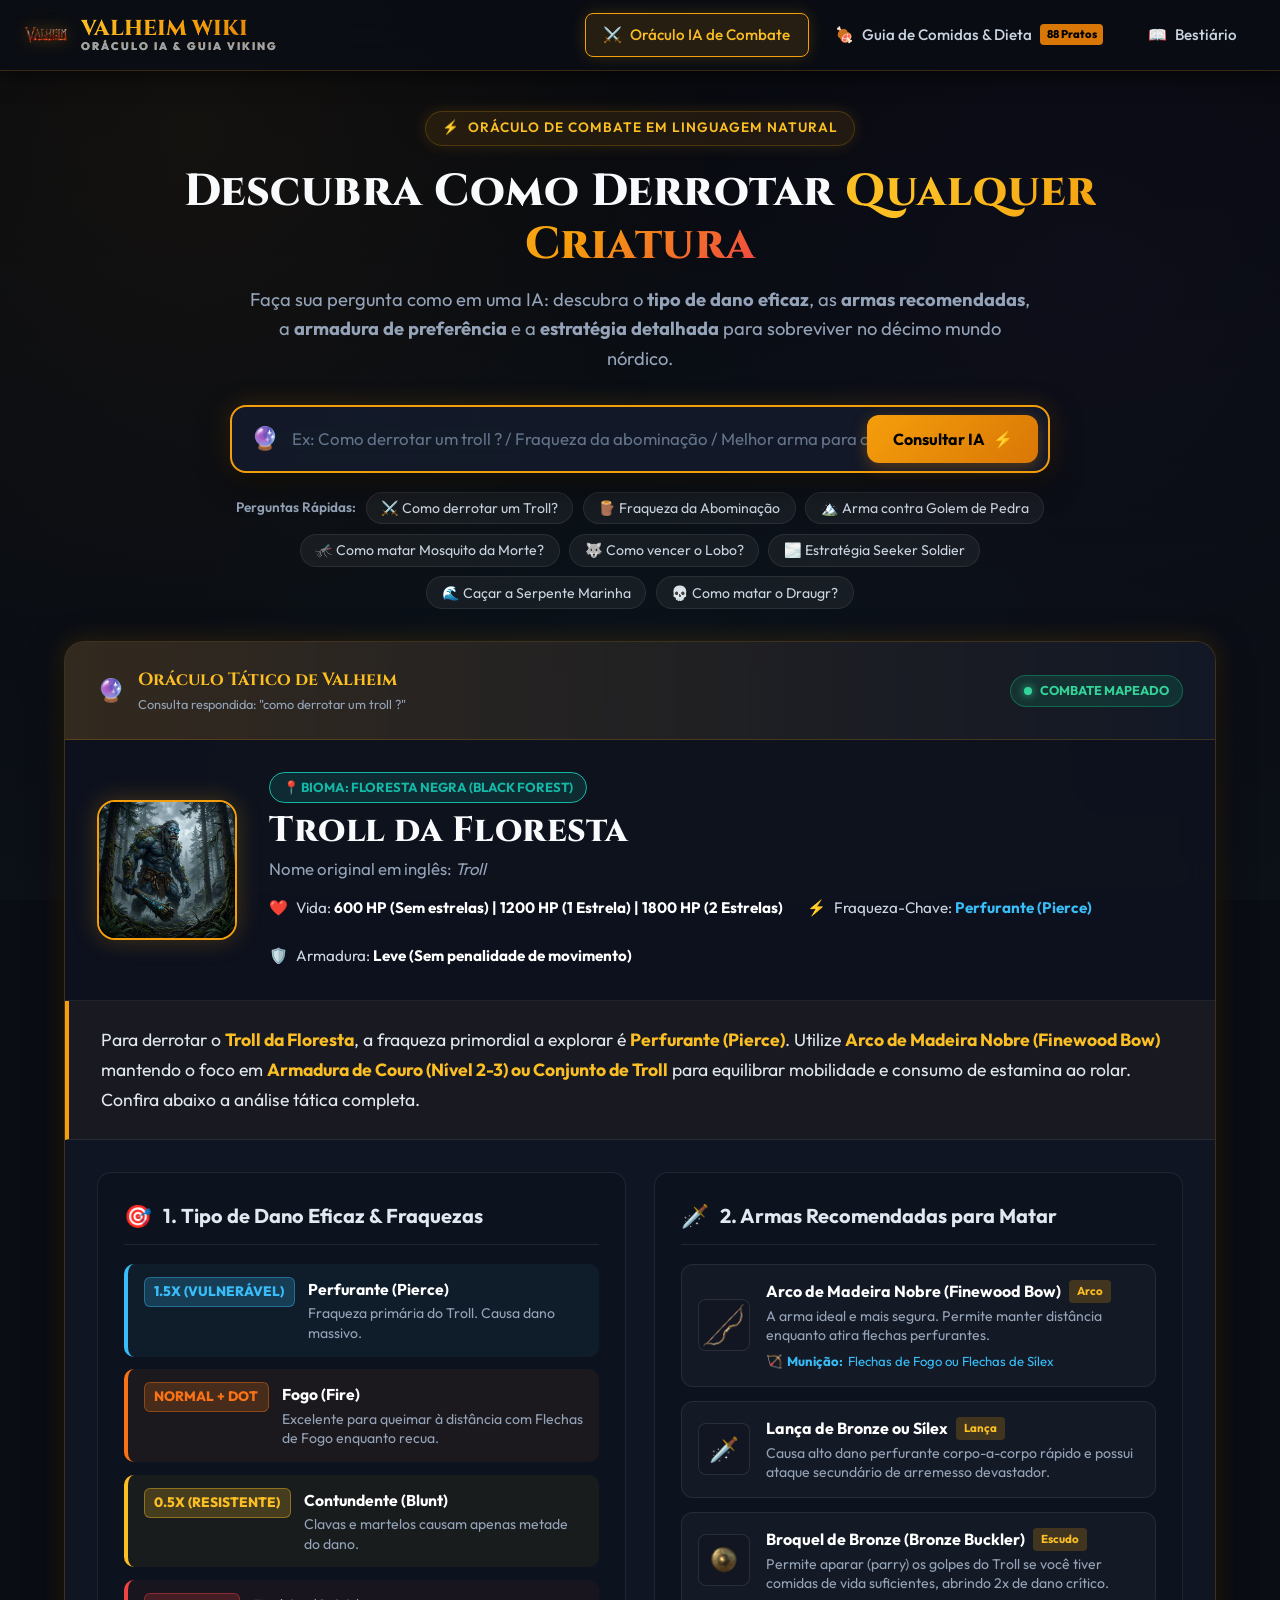
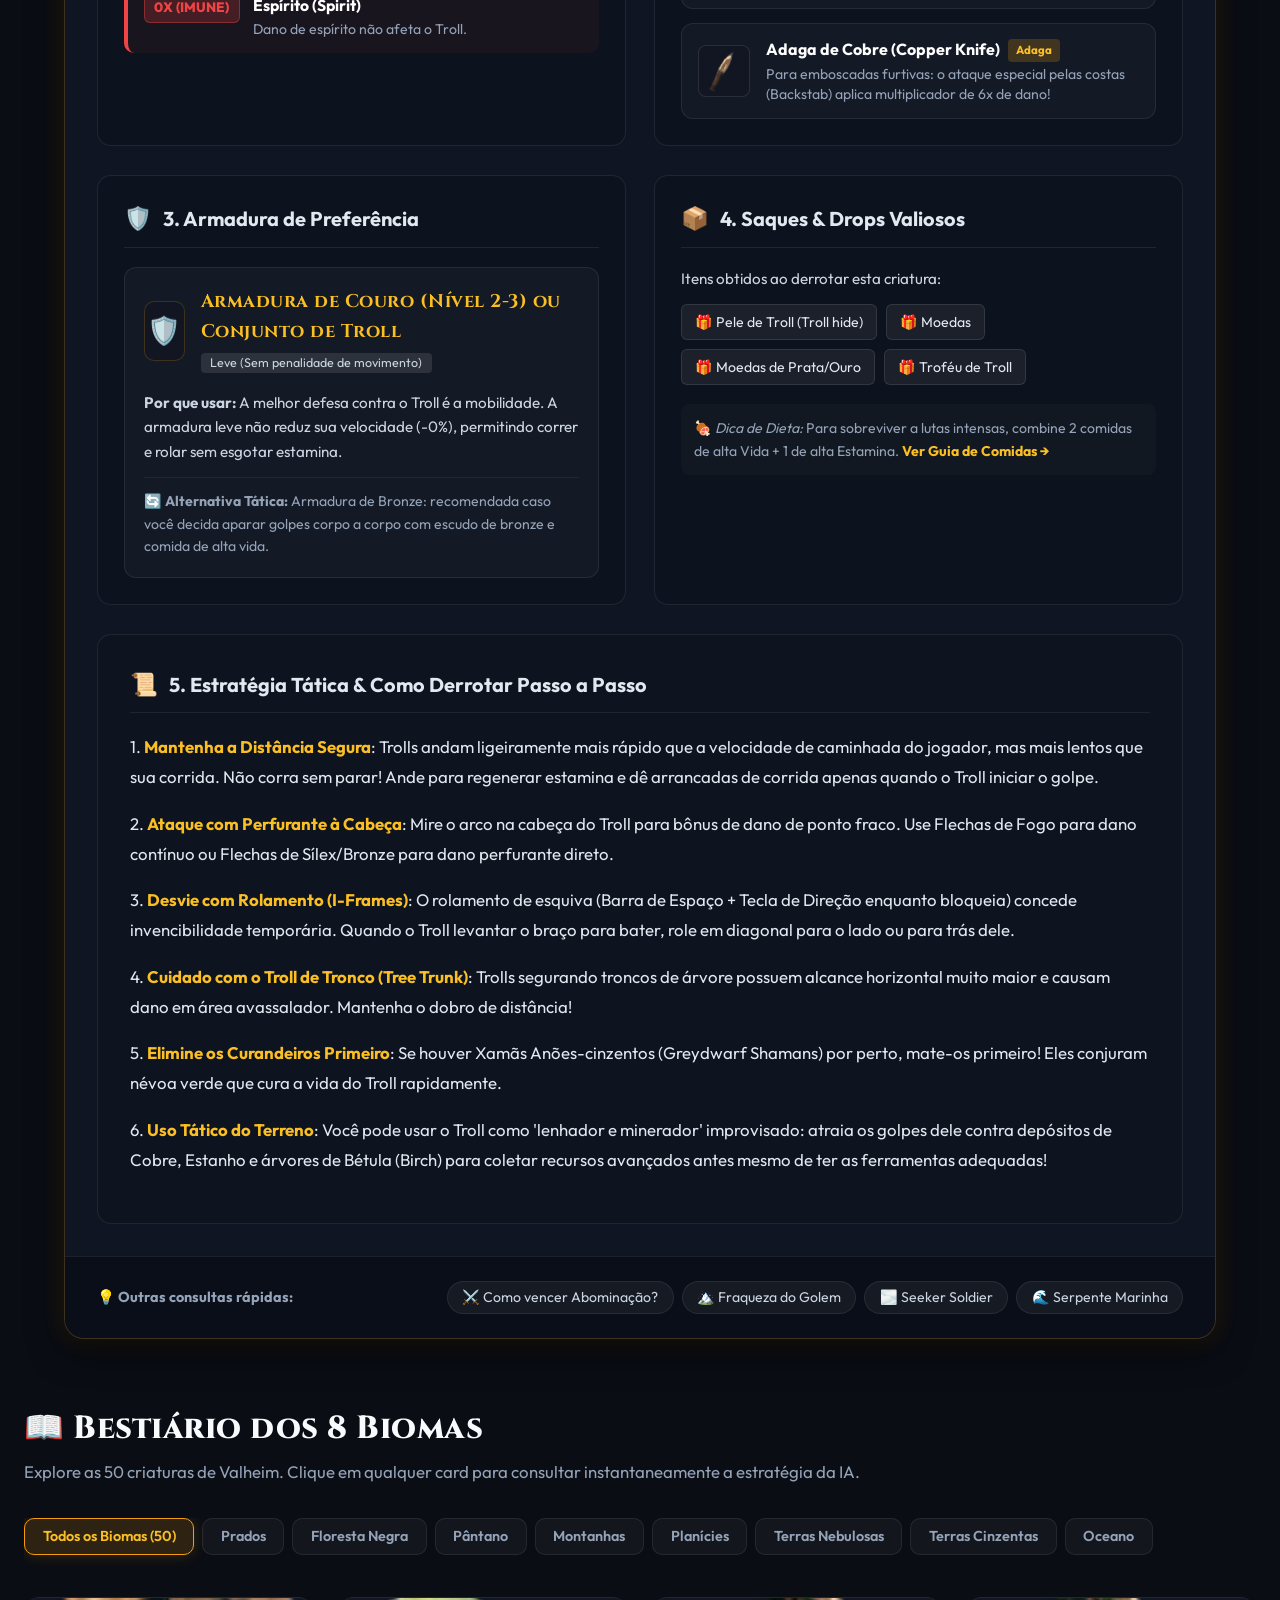
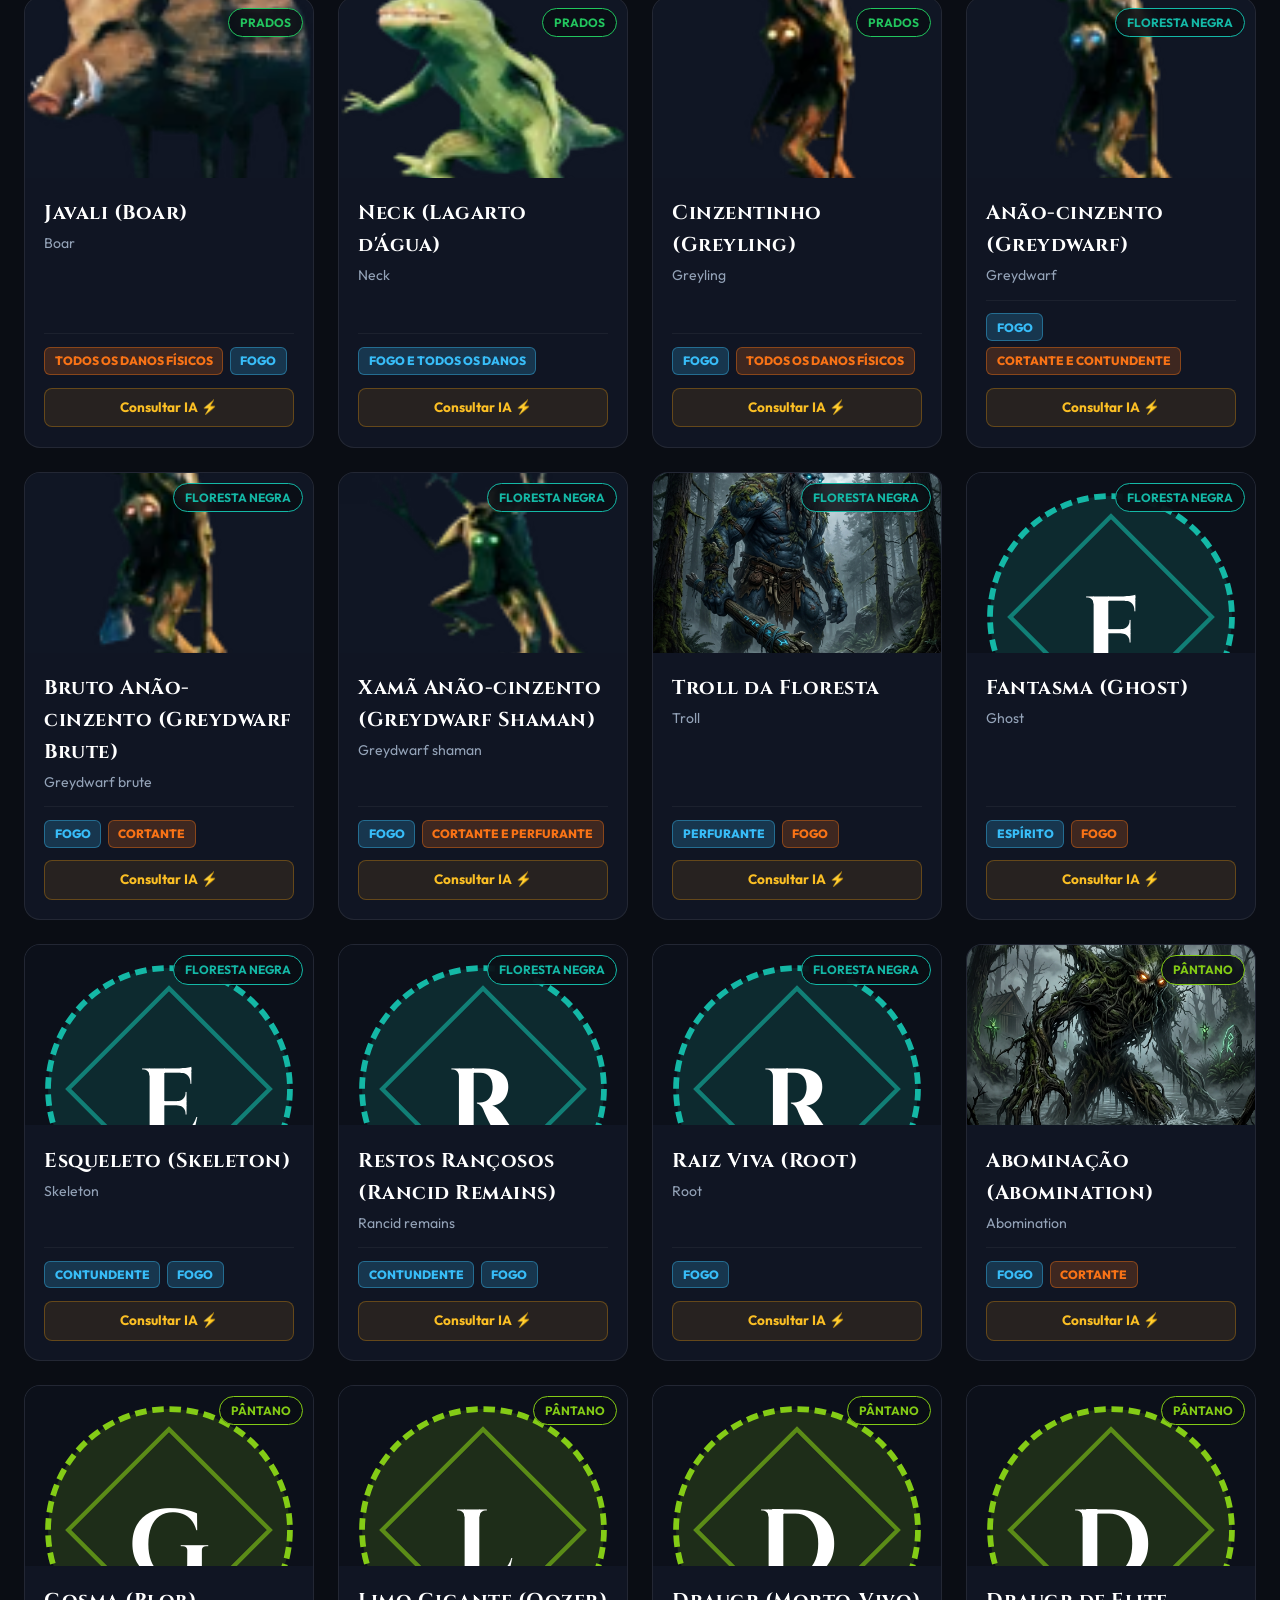
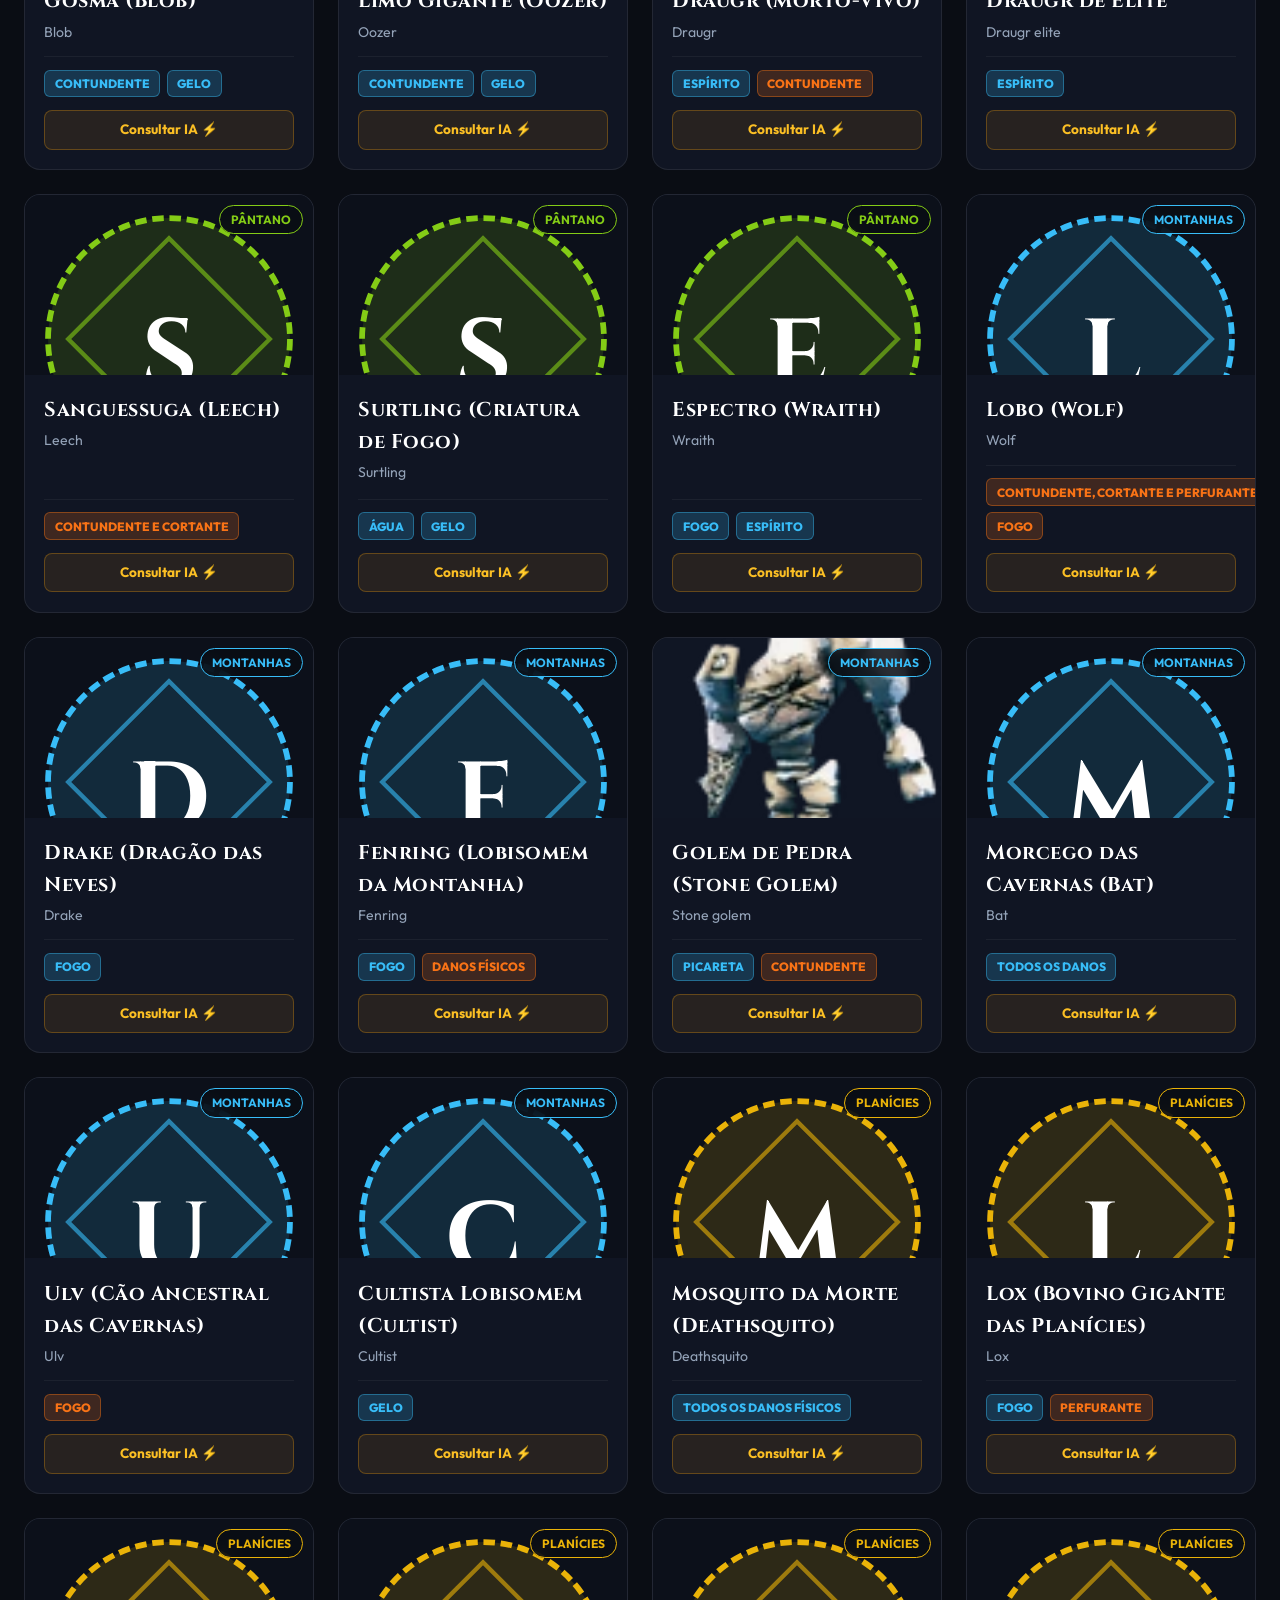
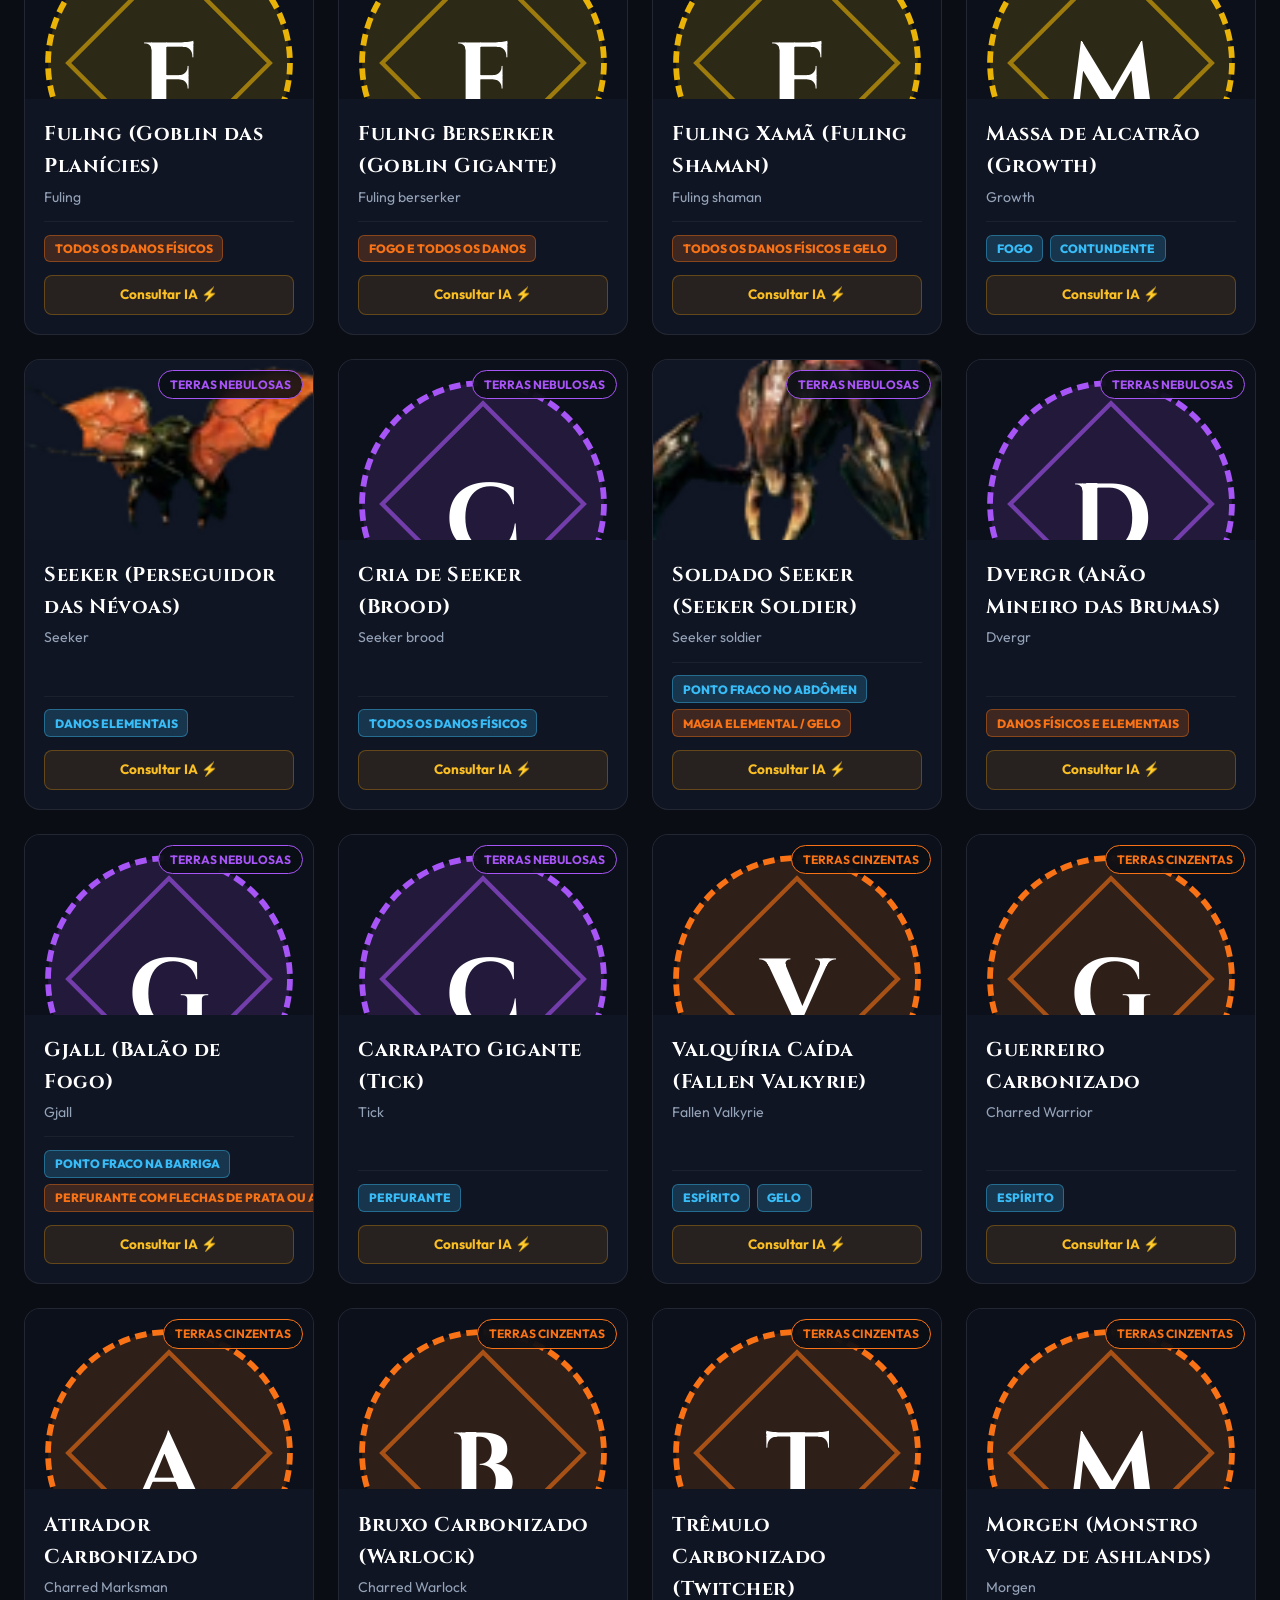
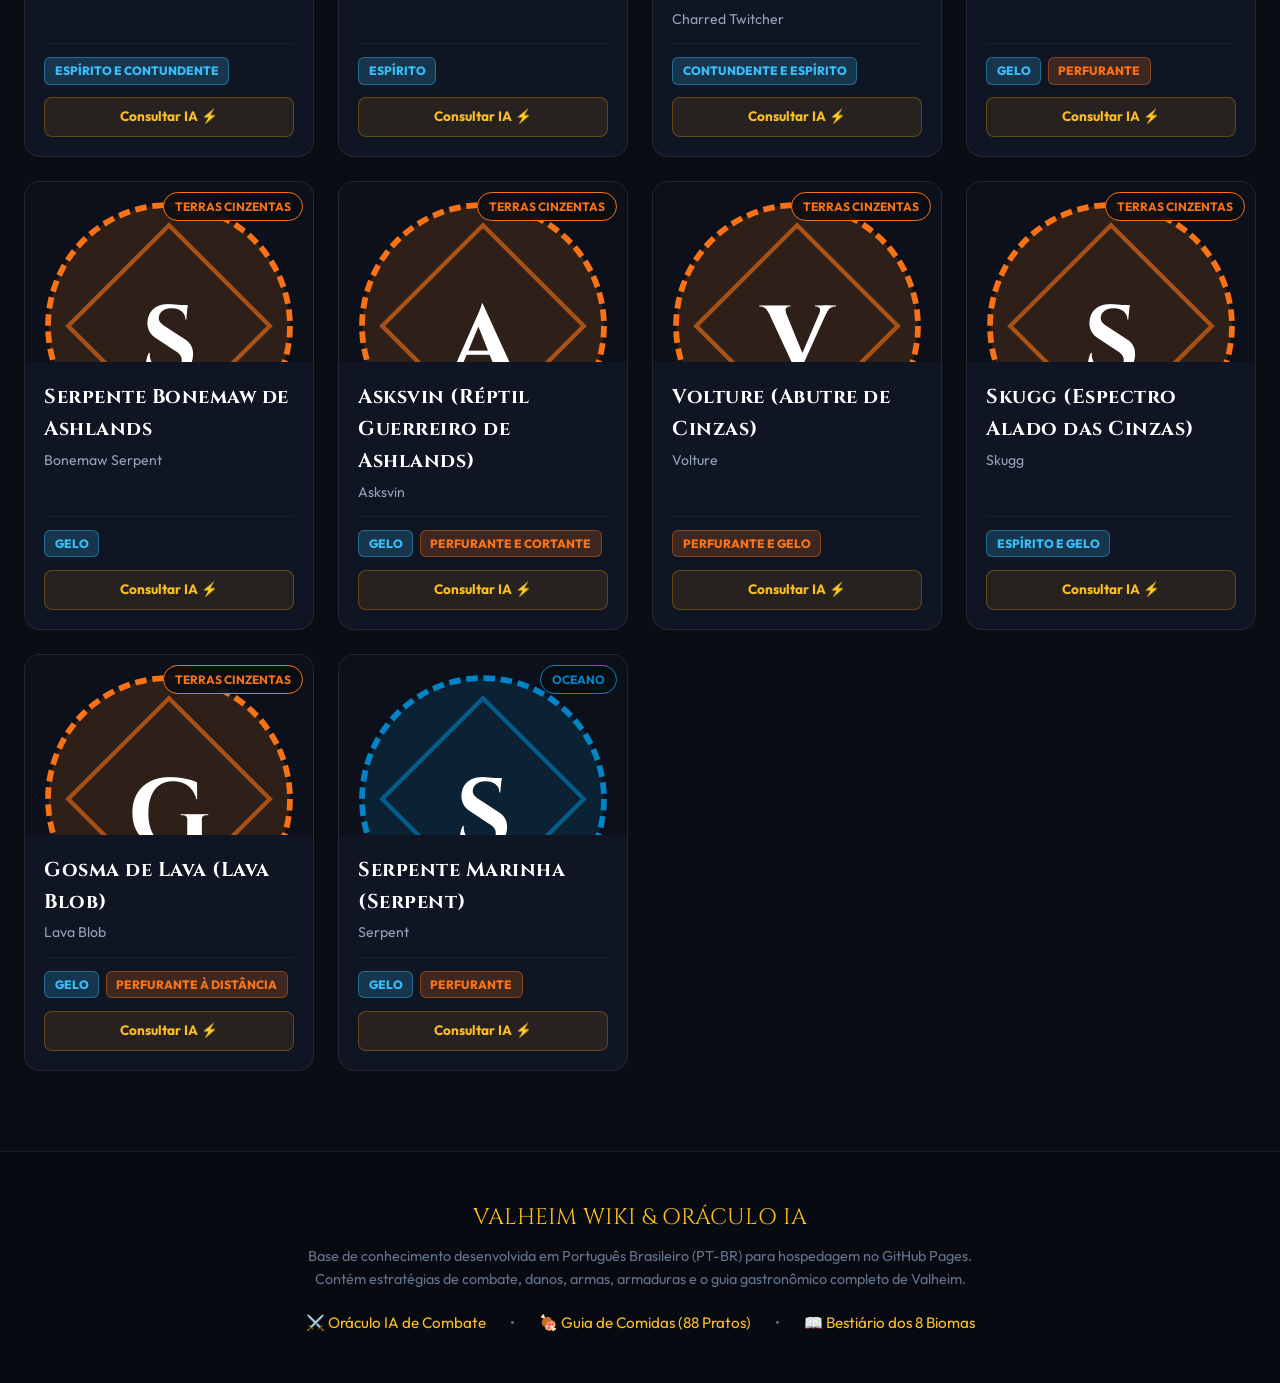
==== commit 755c8559: "feat: add stylesheet and AI assistant script for Valheim wiki and food pages" ====
--- a/index.html
+++ b/index.html
@@ -136,11 +136,11 @@
         Base de conhecimento desenvolvida em Português Brasileiro (PT-BR) para hospedagem no GitHub Pages.<br>
         Contém estratégias de combate, danos, armas, armaduras e o guia gastronômico completo de Valheim.
       </p>
-      <div style="margin-top: 1.2rem; display: flex; justify-content: center; gap: 1.5rem; font-size: 0.95rem;">
+      <div class="footer-nav-links">
         <a href="index.html">⚔️ Oráculo IA de Combate</a>
-        <span style="color:#64748b;">•</span>
+        <span class="footer-dot">•</span>
         <a href="comidas.html">🍖 Guia de Comidas (88 Pratos)</a>
-        <span style="color:#64748b;">•</span>
+        <span class="footer-dot">•</span>
         <a href="#bestiario">📖 Bestiário dos 8 Biomas</a>
       </div>
     </div>
--- a/assets/css/style.css
+++ b/assets/css/style.css
@@ -69,19 +69,38 @@
   padding: 0;
 }
 
+html {
+  scroll-behavior: smooth;
+  -webkit-text-size-adjust: 100%;
+}
+
 body {
   background-color: var(--bg-dark);
   color: #e2e8f0;
   font-family: var(--font-body);
   line-height: 1.6;
   min-height: 100vh;
+  width: 100%;
+  max-width: 100vw;
   overflow-x: hidden;
+  -webkit-font-smoothing: antialiased;
+  -moz-osx-font-smoothing: grayscale;
   background-image: 
     radial-gradient(circle at 15% 15%, rgba(245, 158, 11, 0.05) 0%, transparent 40%),
     radial-gradient(circle at 85% 30%, rgba(139, 92, 246, 0.04) 0%, transparent 40%),
     radial-gradient(circle at 50% 80%, rgba(6, 182, 212, 0.03) 0%, transparent 50%),
     linear-gradient(180deg, #07090e 0%, #0c1017 100%);
   background-attachment: fixed;
+}
+
+img, svg, video {
+  max-width: 100%;
+  height: auto;
+}
+
+button, input, select {
+  font-family: inherit;
+  -webkit-tap-highlight-color: transparent;
 }
 
 /* Typography Headings */
@@ -561,7 +580,7 @@
 .combat-sections-grid {
   padding: 2rem;
   display: grid;
-  grid-template-columns: repeat(auto-fit, minmax(480px, 1fr));
+  grid-template-columns: repeat(auto-fit, minmax(min(100%, 450px), 1fr));
   gap: 1.8rem;
 }
 
@@ -862,6 +881,27 @@
   display: inline-flex;
   align-items: center;
   gap: 0.4rem;
+}
+
+/* AI Answer Card Variations & Footer */
+.ai-fallback-card {
+  padding: 2.5rem;
+  text-align: center;
+}
+
+.ai-biome-card {
+  padding: 2rem;
+}
+
+.ai-card-footer {
+  padding: 1.5rem 2rem;
+  background: rgba(10, 14, 24, 0.9);
+  border-top: 1px solid var(--border-subtle);
+  display: flex;
+  align-items: center;
+  justify-content: space-between;
+  flex-wrap: wrap;
+  gap: 1rem;
 }
 
 /* ==========================================================================
@@ -933,7 +973,7 @@
 /* Creatures Grid */
 .creatures-grid {
   display: grid;
-  grid-template-columns: repeat(auto-fill, minmax(280px, 1fr));
+  grid-template-columns: repeat(auto-fill, minmax(min(100%, 280px), 1fr));
   gap: 1.5rem;
 }
 
@@ -1323,7 +1363,7 @@
   margin: 0 auto 4rem;
   padding: 0 1.5rem;
   display: grid;
-  grid-template-columns: repeat(auto-fill, minmax(320px, 1fr));
+  grid-template-columns: repeat(auto-fill, minmax(min(100%, 300px), 1fr));
   gap: 1.5rem;
 }
 
@@ -1539,13 +1579,791 @@
   line-height: 1.6;
 }
 
-/* Responsive adjustments */
+.footer-nav-links {
+  margin-top: 1.2rem;
+  display: flex;
+  justify-content: center;
+  align-items: center;
+  gap: 1.5rem;
+  font-size: 0.95rem;
+  flex-wrap: wrap;
+}
+
+.footer-dot {
+  color: #64748b;
+}
+
+/* ==========================================================================
+   RESPONSIVE DESIGN & MOBILE OPTIMIZATIONS
+   Breakpoints:
+   - 1024px: Laptops & Tablets in Landscape
+   - 768px:  Tablets in Portrait & Mobile Landscape
+   - 580px:  Standard Smartphones (iPhone 13/14/15/16, Galaxy S series)
+   - 380px:  Small Smartphones (iPhone SE, Galaxy A series, compact devices)
+   ========================================================================== */
+
+/* Tablet & Smaller Laptops (<= 1024px) */
+@media (max-width: 1024px) {
+  .combat-sections-grid {
+    grid-template-columns: repeat(auto-fit, minmax(min(100%, 360px), 1fr));
+    gap: 1.4rem;
+    padding: 1.5rem;
+  }
+  .creatures-grid {
+    grid-template-columns: repeat(auto-fill, minmax(250px, 1fr));
+    gap: 1.2rem;
+  }
+  .foods-grid {
+    grid-template-columns: repeat(auto-fill, minmax(280px, 1fr));
+    gap: 1.2rem;
+  }
+}
+
+/* Tablets Portrait & Mobile Devices (<= 768px) */
 @media (max-width: 768px) {
-  .hero-title { font-size: 2.1rem; }
-  .calc-slots-grid { grid-template-columns: 1fr; }
-  .combat-sections-grid { grid-template-columns: 1fr; }
-  .nav-container { flex-direction: column; align-items: stretch; }
-  .main-nav { justify-content: center; }
-  .creature-hero { flex-direction: column; text-align: center; }
-  .creature-quick-stats { justify-content: center; }
-}
+  /* Dynamic Background for better mobile battery & smooth 60fps scrolling */
+  body {
+    background-attachment: scroll;
+  }
+
+  /* Containers Spacing - Reclaiming screen width for mobile */
+  .hero-section,
+  .ai-response-container,
+  .bestiary-section,
+  .diet-calc-panel,
+  .foods-toolbar,
+  .foods-grid {
+    padding-left: 1rem;
+    padding-right: 1rem;
+  }
+
+  /* Sticky Header & Navigation */
+  .site-header {
+    backdrop-filter: blur(20px);
+    -webkit-backdrop-filter: blur(20px);
+  }
+
+  .nav-container {
+    flex-direction: column;
+    align-items: stretch;
+    padding: 0.55rem 0.9rem;
+    gap: 0.5rem;
+  }
+
+  .brand-link {
+    gap: 0.6rem;
+    justify-content: flex-start;
+  }
+
+  .brand-logo-img {
+    width: 36px;
+    height: 36px;
+  }
+
+  .brand-title {
+    font-size: 1.15rem;
+  }
+
+  .brand-sub {
+    font-size: 0.62rem;
+    letter-spacing: 1.5px;
+  }
+
+  /* Swipeable tab bar for navigation without expanding header height */
+  .main-nav {
+    display: flex;
+    align-items: center;
+    gap: 0.4rem;
+    overflow-x: auto;
+    white-space: nowrap;
+    -webkit-overflow-scrolling: touch;
+    scrollbar-width: none;
+    padding: 0.15rem 0 0.35rem;
+    width: 100%;
+    justify-content: flex-start;
+  }
+
+  .main-nav::-webkit-scrollbar {
+    display: none;
+  }
+
+  .nav-item {
+    padding: 0.45rem 0.8rem;
+    font-size: 0.85rem;
+    border-radius: 20px;
+    flex-shrink: 0;
+    gap: 0.35rem;
+  }
+
+  .nav-badge {
+    font-size: 0.65rem;
+    padding: 0.08rem 0.35rem;
+  }
+
+  /* Hero Section */
+  .hero-section {
+    margin: 1.8rem auto 1.2rem;
+  }
+
+  .hero-badge-pill {
+    font-size: 0.78rem;
+    padding: 0.3rem 0.8rem;
+    margin-bottom: 0.9rem;
+  }
+
+  .hero-title {
+    font-size: clamp(1.65rem, 5.5vw, 2.2rem);
+    line-height: 1.25;
+    margin-bottom: 0.6rem;
+  }
+
+  .hero-desc {
+    font-size: 0.98rem;
+    line-height: 1.55;
+    margin-bottom: 1.5rem;
+    padding: 0 0.2rem;
+  }
+
+  /* AI Search Input Box */
+  .ai-prompt-box {
+    padding: 0.6rem 0.75rem;
+    border-radius: 14px;
+    gap: 0.5rem;
+  }
+
+  .ai-prompt-icon {
+    font-size: 1.25rem;
+    margin-right: 0.4rem;
+  }
+
+  .ai-input {
+    font-size: 1rem; /* Prevents auto-zoom on iOS */
+  }
+
+  .ai-input::placeholder {
+    font-size: 0.88rem;
+  }
+
+  .ai-submit-btn {
+    padding: 0.75rem 1.2rem;
+    font-size: 0.92rem;
+    border-radius: 10px;
+    white-space: nowrap;
+  }
+
+  /* Quick Prompt Chips */
+  .prompt-chips-wrapper {
+    gap: 0.45rem;
+    margin-top: 1rem;
+  }
+
+  .chip-label {
+    width: 100%;
+    text-align: center;
+    font-size: 0.8rem;
+    margin-bottom: 0.15rem;
+  }
+
+  .prompt-chip {
+    font-size: 0.82rem;
+    padding: 0.35rem 0.75rem;
+  }
+
+  /* AI Response Area */
+  .ai-response-container {
+    margin: 1.5rem auto;
+  }
+
+  .ai-thinking-card {
+    padding: 1.5rem 1rem;
+    gap: 0.9rem;
+    border-radius: 14px;
+  }
+
+  .runic-spinner {
+    width: 38px;
+    height: 38px;
+    border-width: 2.5px;
+  }
+
+  .thinking-text {
+    font-size: 0.98rem;
+  }
+
+  .ai-answer-card {
+    border-radius: 16px;
+  }
+
+  .ai-answer-card[style*="padding: 2.5rem"],
+  .ai-answer-card[style*="padding: 2rem"],
+  .ai-fallback-card,
+  .ai-biome-card {
+    padding: 1.5rem 1rem !important;
+  }
+
+  .ai-card-footer {
+    padding: 1rem;
+    flex-direction: column;
+    align-items: stretch;
+    gap: 0.8rem;
+  }
+
+  .ai-header-bar {
+    padding: 1rem 1.2rem;
+    gap: 0.8rem;
+  }
+
+  .ai-status-tag {
+    font-size: 0.75rem;
+    padding: 0.25rem 0.65rem;
+  }
+
+  /* Creature Hero Banner in AI Answer */
+  .creature-hero {
+    flex-direction: column;
+    text-align: center;
+    padding: 1.4rem 1.1rem;
+    gap: 1.2rem;
+  }
+
+  .creature-avatar-box {
+    width: 110px;
+    height: 110px;
+    margin: 0 auto;
+    border-radius: 16px;
+  }
+
+  .creature-name-title {
+    font-size: 1.7rem;
+    line-height: 1.2;
+    margin-bottom: 0.25rem;
+  }
+
+  .creature-en-sub {
+    font-size: 0.9rem;
+    margin-bottom: 0.5rem;
+  }
+
+  .creature-quick-stats {
+    justify-content: center;
+    gap: 0.6rem 1.2rem;
+    font-size: 0.88rem;
+  }
+
+  .ai-speech-bubble {
+    padding: 1.1rem 1.2rem;
+    font-size: 0.98rem;
+    line-height: 1.6;
+    border-left-width: 3px;
+  }
+
+  /* Combat Sections Grid */
+  .combat-sections-grid {
+    grid-template-columns: 1fr;
+    padding: 1rem;
+    gap: 1rem;
+  }
+
+  .combat-intel-card,
+  .strategy-full-card {
+    padding: 1.1rem 1rem;
+    border-radius: 12px;
+  }
+
+  .card-title-bar {
+    font-size: 1.1rem;
+    margin-bottom: 0.9rem;
+    padding-bottom: 0.5rem;
+    gap: 0.5rem;
+  }
+
+  .card-title-bar .icon {
+    font-size: 1.25rem;
+  }
+
+  .damage-item {
+    padding: 0.7rem 0.85rem;
+    gap: 0.6rem;
+  }
+
+  .damage-badge {
+    font-size: 0.78rem;
+    padding: 0.2rem 0.5rem;
+  }
+
+  .damage-type-name {
+    font-size: 0.92rem;
+  }
+
+  .damage-desc {
+    font-size: 0.85rem;
+  }
+
+  .weapon-rec-card {
+    padding: 0.75rem 0.85rem;
+    gap: 0.8rem;
+  }
+
+  .weapon-thumb {
+    width: 46px;
+    height: 46px;
+  }
+
+  .weapon-name {
+    font-size: 0.95rem;
+  }
+
+  .weapon-desc {
+    font-size: 0.85rem;
+  }
+
+  .armor-rec-box {
+    padding: 1rem;
+  }
+
+  .armor-thumb {
+    width: 50px;
+    height: 50px;
+  }
+
+  .armor-title-group h4 {
+    font-size: 1.05rem;
+  }
+
+  .armor-reason-text {
+    font-size: 0.9rem;
+    line-height: 1.5;
+  }
+
+  .strategy-content-pt {
+    font-size: 0.95rem;
+    line-height: 1.65;
+  }
+
+  /* Bestiary Explorer */
+  .bestiary-section {
+    margin: 2.8rem auto 2rem;
+  }
+
+  .section-header-row {
+    flex-direction: column;
+    align-items: flex-start;
+    gap: 0.8rem;
+    margin-bottom: 1.4rem;
+  }
+
+  .section-title {
+    font-size: 1.6rem;
+  }
+
+  .section-desc {
+    font-size: 0.92rem;
+  }
+
+  .biome-filter-bar {
+    overflow-x: auto;
+    white-space: nowrap;
+    -webkit-overflow-scrolling: touch;
+    scrollbar-width: none;
+    gap: 0.4rem;
+    padding-bottom: 0.5rem;
+    margin-bottom: 1.4rem;
+  }
+
+  .biome-filter-bar::-webkit-scrollbar {
+    display: none;
+  }
+
+  .biome-tab-btn {
+    padding: 0.48rem 0.85rem;
+    font-size: 0.85rem;
+    border-radius: 8px;
+    flex-shrink: 0;
+  }
+
+  /* Viking Diet Calculator (comidas.html) */
+  .diet-calc-panel {
+    margin: 1rem auto 2rem;
+  }
+
+  .diet-calc-card {
+    padding: 1.3rem 1.1rem;
+    border-radius: 16px;
+  }
+
+  .calc-header-row {
+    flex-direction: column;
+    align-items: stretch;
+    gap: 0.8rem;
+    margin-bottom: 1rem;
+  }
+
+  .calc-title {
+    font-size: 1.25rem;
+    line-height: 1.3;
+  }
+
+  #clear-diet-btn {
+    justify-content: center;
+    font-size: 0.85rem;
+    padding: 0.45rem 0.85rem;
+    width: 100%;
+  }
+
+  .calc-slots-grid {
+    grid-template-columns: 1fr;
+    gap: 0.85rem;
+    margin-bottom: 1.4rem;
+  }
+
+  .diet-slot-item {
+    min-height: 86px;
+    padding: 0.8rem;
+    border-radius: 12px;
+  }
+
+  .slot-img-wrap {
+    width: 48px;
+    height: 48px;
+  }
+
+  .slot-food-name {
+    font-size: 0.94rem;
+  }
+
+  .slot-stat-mini {
+    font-size: 0.82rem;
+    gap: 0.45rem;
+  }
+
+  /* Diet totals dashboard */
+  .diet-totals-dashboard {
+    padding: 1.1rem 1rem;
+    gap: 1rem;
+  }
+
+  .diet-total-metric {
+    gap: 0.6rem;
+  }
+
+  .metric-circle-icon {
+    width: 38px;
+    height: 38px;
+    font-size: 1.15rem;
+    flex-shrink: 0;
+  }
+
+  .metric-num {
+    font-size: 1.35rem;
+  }
+
+  .metric-label {
+    font-size: 0.72rem;
+  }
+
+  .archetype-badge {
+    font-size: 0.85rem;
+    padding: 0.45rem 0.85rem;
+  }
+
+  /* Food Filters Toolbar (comidas.html) */
+  .foods-toolbar {
+    margin-bottom: 1.6rem;
+    gap: 0.9rem;
+  }
+
+  .toolbar-search-row {
+    flex-direction: column;
+    align-items: stretch;
+    gap: 0.75rem;
+  }
+
+  .food-search-box {
+    min-width: 0;
+    width: 100%;
+    padding: 0.55rem 0.85rem;
+  }
+
+  .food-search-box input {
+    font-size: 1rem;
+  }
+
+  .food-search-box input::placeholder {
+    font-size: 0.88rem;
+  }
+
+  .select-filter {
+    width: 100%;
+    padding: 0.6rem 0.85rem;
+    font-size: 0.9rem;
+  }
+
+  .fork-filter-chips {
+    display: flex;
+    flex-wrap: nowrap;
+    overflow-x: auto;
+    -webkit-overflow-scrolling: touch;
+    scrollbar-width: none;
+    gap: 0.4rem;
+    padding-bottom: 0.4rem;
+    width: 100%;
+  }
+
+  .fork-filter-chips::-webkit-scrollbar {
+    display: none;
+  }
+
+  .fork-chip-btn {
+    padding: 0.4rem 0.8rem;
+    font-size: 0.82rem;
+    white-space: nowrap;
+    flex-shrink: 0;
+    border-radius: 8px;
+  }
+
+  /* Food Cards */
+  .food-card {
+    padding: 1.1rem;
+    border-radius: 14px;
+  }
+
+  .food-card-top {
+    gap: 0.85rem;
+    margin-bottom: 0.95rem;
+  }
+
+  .food-avatar-box {
+    width: 54px;
+    height: 54px;
+    border-radius: 10px;
+  }
+
+  .food-name-pt {
+    font-size: 1.08rem;
+  }
+
+  .food-name-en {
+    font-size: 0.8rem;
+  }
+
+  .food-stats-bars {
+    padding: 0.65rem 0.75rem;
+    gap: 0.45rem;
+    margin-bottom: 0.95rem;
+  }
+
+  .stat-bar-row {
+    font-size: 0.82rem;
+    gap: 0.5rem;
+  }
+
+  .stat-name-label {
+    width: 56px;
+  }
+
+  .stat-val-text {
+    width: 38px;
+  }
+
+  .food-recipe-box {
+    padding: 0.6rem;
+    font-size: 0.82rem;
+    margin-bottom: 0.85rem;
+  }
+
+  .food-duration-row {
+    font-size: 0.78rem;
+    margin-bottom: 0.85rem;
+  }
+
+  .add-diet-btn {
+    min-height: 42px;
+    font-size: 0.9rem;
+    padding: 0.6rem;
+    border-radius: 8px;
+  }
+
+  /* Footer */
+  .site-footer {
+    padding: 2.2rem 1rem 2.8rem;
+    margin-top: 3.5rem;
+  }
+
+  .footer-brand {
+    font-size: 1.25rem;
+  }
+
+  .footer-text {
+    font-size: 0.85rem;
+    line-height: 1.55;
+  }
+
+  .footer-nav-links {
+    flex-direction: column;
+    gap: 0.75rem;
+    font-size: 0.88rem;
+  }
+
+  .footer-dot {
+    display: none;
+  }
+}
+
+/* Smartphone Portrait (<= 580px) */
+@media (max-width: 580px) {
+  /* Tighter container padding to maximize content width */
+  .hero-section,
+  .ai-response-container,
+  .bestiary-section,
+  .diet-calc-panel,
+  .foods-toolbar,
+  .foods-grid {
+    padding-left: 0.85rem;
+    padding-right: 0.85rem;
+  }
+
+  /* AI Search input wraps cleanly on mobile: Input row on top, button full-width below */
+  .ai-prompt-box {
+    flex-wrap: wrap;
+    align-items: center;
+    padding: 0.65rem 0.8rem;
+    gap: 0.55rem;
+  }
+
+  .ai-prompt-icon {
+    font-size: 1.25rem;
+    margin-right: 0.4rem;
+    flex-shrink: 0;
+  }
+
+  .ai-input {
+    flex: 1 1 calc(100% - 2.8rem);
+    min-width: 0;
+    font-size: 1rem;
+    padding: 0.2rem 0;
+  }
+
+  .ai-submit-btn {
+    width: 100%;
+    justify-content: center;
+    padding: 0.75rem 1rem;
+    font-size: 0.95rem;
+    margin-top: 0.15rem;
+  }
+
+  /* Hero adjustments */
+  .hero-title {
+    font-size: 1.75rem;
+  }
+
+  .hero-desc {
+    font-size: 0.92rem;
+  }
+
+  /* Creature Hero in Answer Card */
+  .creature-avatar-box {
+    width: 95px;
+    height: 95px;
+  }
+
+  .creature-name-title {
+    font-size: 1.45rem;
+  }
+
+  .creature-en-sub {
+    font-size: 0.85rem;
+  }
+
+  /* Grids: Single column for perfect mobile proportion & readability */
+  .creatures-grid {
+    grid-template-columns: 1fr;
+    gap: 1rem;
+  }
+
+  .foods-grid {
+    grid-template-columns: 1fr;
+    gap: 1rem;
+  }
+
+  .creature-card-thumb-wrap {
+    height: 160px;
+  }
+
+  /* Diet totals dashboard: 2x2 grid HUD */
+  .diet-totals-dashboard {
+    display: grid;
+    grid-template-columns: 1fr 1fr;
+    gap: 0.9rem 0.6rem;
+    padding: 0.85rem;
+    border-radius: 12px;
+  }
+
+  .metric-circle-icon {
+    width: 34px;
+    height: 34px;
+    font-size: 1rem;
+  }
+
+  .metric-num {
+    font-size: 1.18rem;
+  }
+
+  .metric-label {
+    font-size: 0.66rem;
+  }
+
+  .archetype-badge {
+    grid-column: 1 / -1;
+    justify-content: center;
+    text-align: center;
+    font-size: 0.8rem;
+    padding: 0.42rem 0.75rem;
+  }
+}
+
+/* Very Small Smartphones (<= 380px - iPhone SE, small Androids) */
+@media (max-width: 380px) {
+  .hero-title {
+    font-size: 1.5rem;
+  }
+
+  .brand-title {
+    font-size: 1.05rem;
+  }
+
+  .brand-logo-img {
+    width: 32px;
+    height: 32px;
+  }
+
+  .nav-item {
+    font-size: 0.78rem;
+    padding: 0.4rem 0.65rem;
+  }
+
+  .damage-item {
+    flex-direction: column;
+    gap: 0.35rem;
+  }
+
+  .damage-badge {
+    align-self: flex-start;
+  }
+
+  .weapon-rec-card {
+    flex-direction: column;
+    align-items: flex-start;
+    gap: 0.5rem;
+  }
+
+  .weapon-thumb {
+    width: 40px;
+    height: 40px;
+  }
+
+  .diet-total-metric {
+    flex-direction: column;
+    align-items: flex-start;
+    gap: 0.3rem;
+  }
+}
